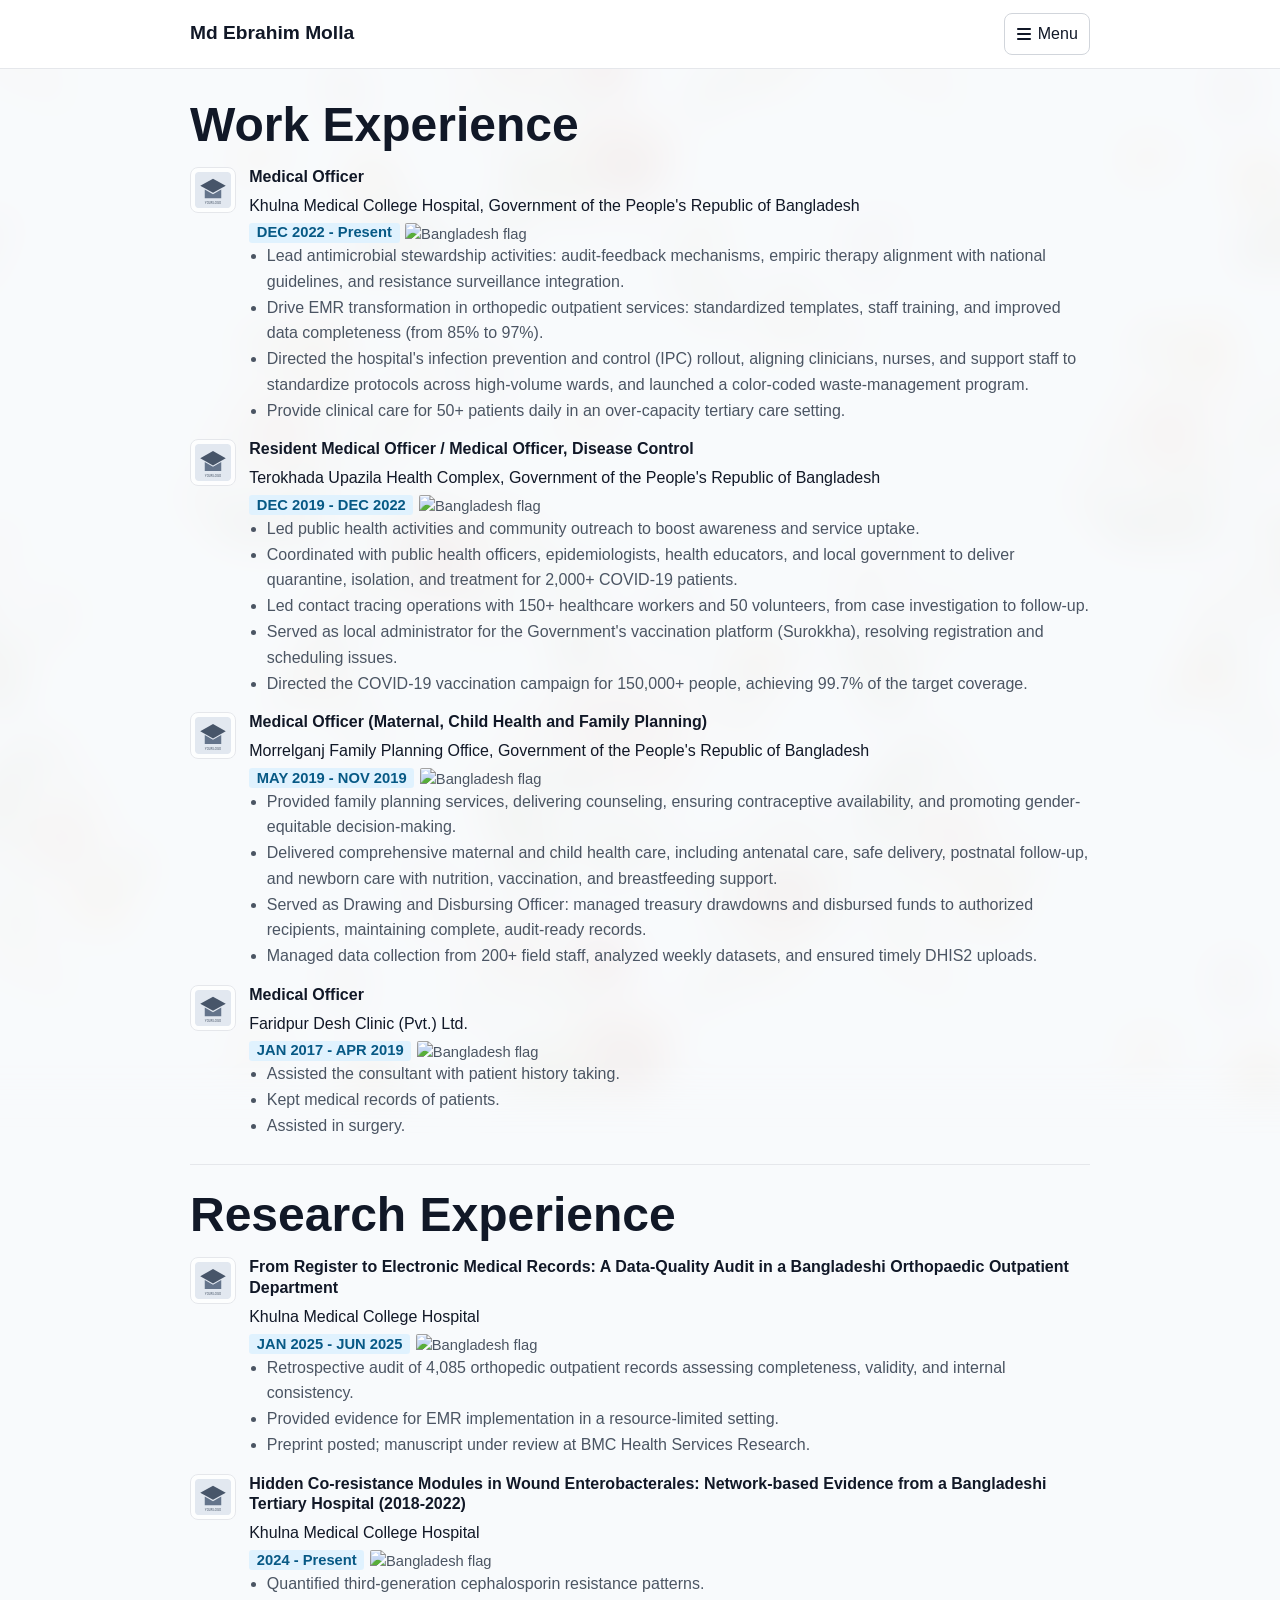
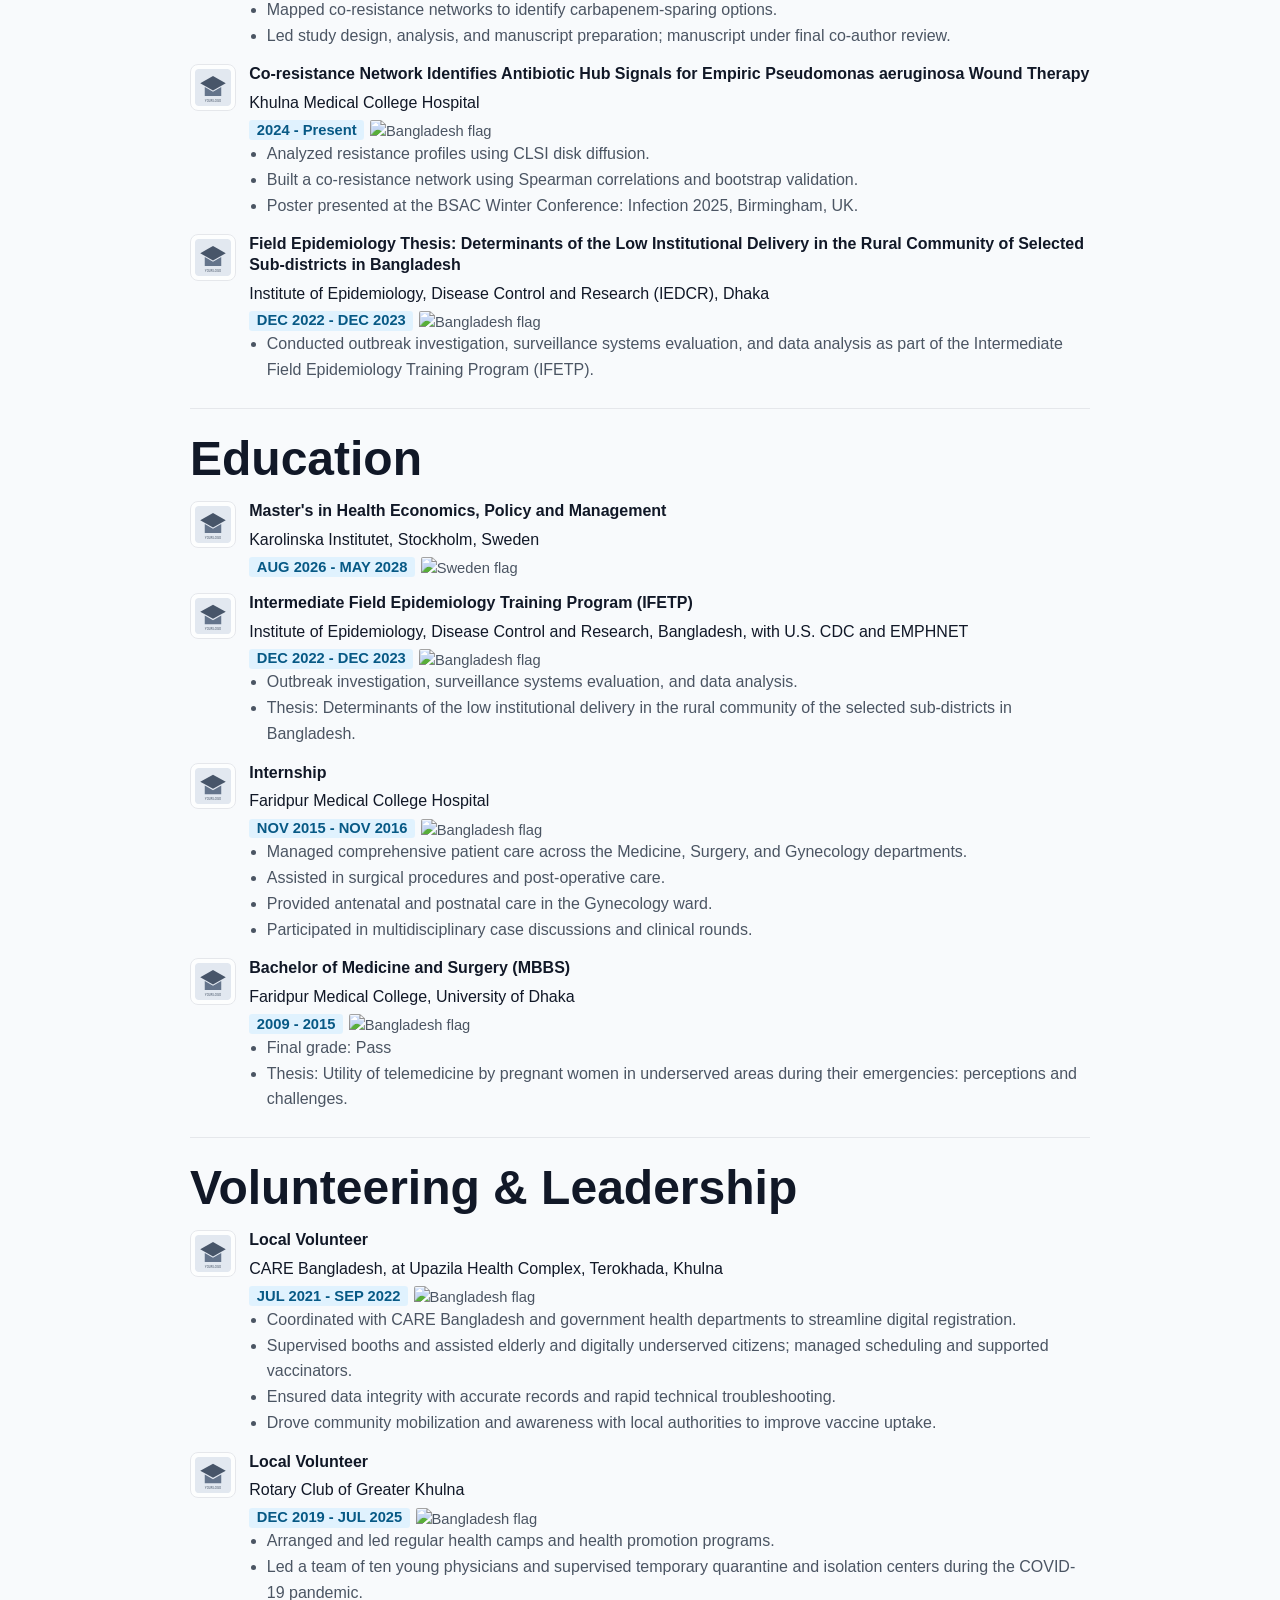
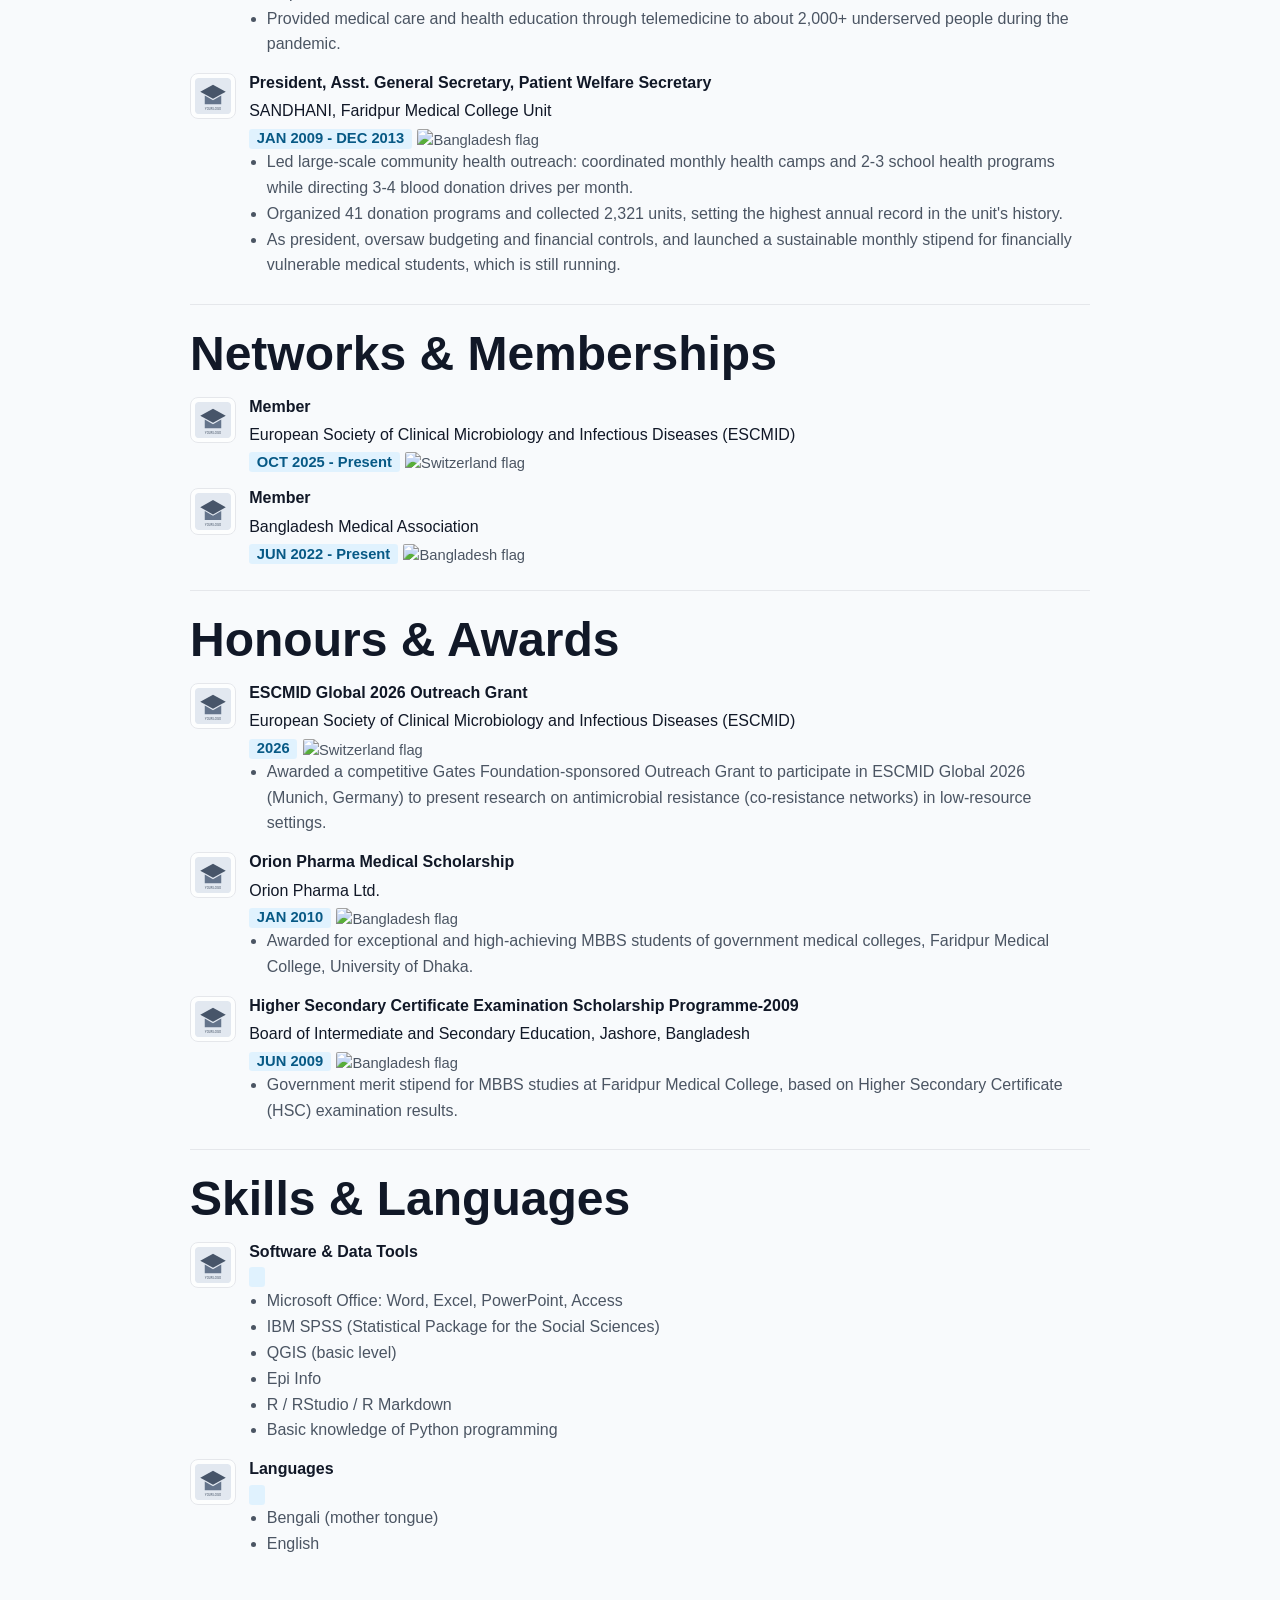
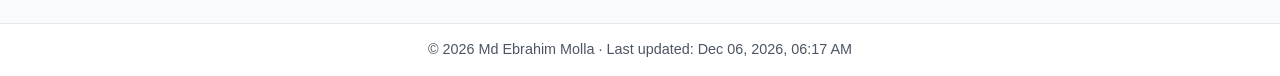
==== pages/cv.html @ 0b7a9c36 "Add files via upload" ====
<!DOCTYPE html>
<html lang="en">
<head>
  <meta charset="UTF-8">
  <meta name="viewport" content="width=device-width, initial-scale=1.0">
  <title>CV</title>
  <meta name="description" content="Curriculum Vitae.">
  <link rel="stylesheet" href="https://cdnjs.cloudflare.com/ajax/libs/font-awesome/6.7.2/css/all.min.css">
  <link rel="stylesheet" href="../site/styles.css">
</head>
<body>
  <nav class="topbar" data-site-nav></nav>

  <main class="container cv-main" id="cvContent" aria-live="polite">
    <p>Loading CV…</p>
  </main>

  <footer class="site-footer" data-site-footer></footer>

  <script src="../site/script.js"></script>
  <script src="../site/cv.js"></script>
</body>
</html>
---- site/styles.css ----
:root{
  --bg:#F8FAFC;
  --panel:#FFFFFF;

  --text:#111827;
  --muted:#4B5563;
  --strong:#111827;

  --accent:#0F766E;
  --accent-2:#115E59;

  --link:#0F766E;
  --link-hover:#134E4A;
  --link-visited:#0B5F59;

  --border:#E5E7EB;

  --topbar-bg:rgba(255,255,255,.95);

  --control-bg:#FFFFFF;
  --control-border:#D1D5DB;
  --control-border-hover:#0F766E;

  --menu-hover:#F1F5F9;

  --menu-shadow:rgba(0,0,0,.08);

  --code-bg:#F3F4F6;
  --code-text:#111827;

  --tag-bg:#D1FAE5;
  --tag-text:#065F46;

  --news-badge-bg:#E0F2FE;
  --news-badge-text:#075985;

  --button-text:#FFFFFF;

  --focus-ring:rgba(15,118,110,.18);

  --background-image-opacity:.08;

  --site-background-image:none;
}

* {
  box-sizing: border-box;
}

body {
  margin: 0;
  min-height: 100vh;
  display: flex;
  flex-direction: column;
  position: relative;
  isolation: isolate;
  overflow-x: hidden;
  font-family: "Segoe UI", Tahoma, Geneva, Verdana, sans-serif;
  background: var(--bg);
  color: var(--text);
  line-height: 1.6;
}

body::before {
  content: "";
  position: fixed;
  inset: -12vmax;
  z-index: -1;
  pointer-events: none;
  background-image: var(--site-background-image);
  background-position: center;
  background-size: cover;
  filter: blur(18px) saturate(1.08);
  opacity: var(--background-image-opacity);
  transform: translate3d(-2%, -2%, 0) scale(1.12);
  will-change: transform;
  animation: backgroundDrift 22s ease-in-out infinite alternate;
}

a {
  color: var(--link);
  text-decoration-color: color-mix(in srgb, var(--link) 42%, transparent);
  text-underline-offset: 0.16em;
}

a:visited {
  color: var(--link-visited);
}

a:hover {
  color: var(--link-hover);
  text-decoration-color: currentColor;
}

@keyframes backgroundDrift {
  0% {
    transform: translate3d(-3%, -2%, 0) scale(1.12);
  }
  35% {
    transform: translate3d(3%, -4%, 0) scale(1.16);
  }
  70% {
    transform: translate3d(-1%, 4%, 0) scale(1.14);
  }
  100% {
    transform: translate3d(4%, 2%, 0) scale(1.16);
  }
}

@media (prefers-reduced-motion: reduce) {
  body::before {
    animation: none;
  }
}

.container {
  width: min(900px, 92%);
  margin: 0 auto;
}

.topbar {
  position: relative;
  z-index: 40;
  overflow: visible;
  background: var(--topbar-bg);
  border-bottom: 1px solid var(--border);
}

.topbar-inner {
  display: flex;
  align-items: center;
  justify-content: space-between;
  gap: 1rem;
  padding: 0.8rem 0;
  overflow: visible;
}

.site-name {
  font-size: 1.2rem;
  font-weight: 800;
  color: var(--text);
  text-decoration: none;
}

.site-name:visited {
  color: var(--text);
}

.topbar-actions {
  display: flex;
  align-items: center;
  gap: 0.6rem;
  overflow: visible;
}

.menu-dropdown {
  position: relative;
  z-index: 45;
  overflow: visible;
}

.menu-button {
  display: inline-flex;
  align-items: center;
  color: var(--text);
  font: inherit;
  cursor: pointer;
}

.menu-button {
  gap: 0.45rem;
  background: var(--control-bg);
  border: 1px solid var(--control-border);
  border-radius: 0.5rem;
  padding: 0.45rem 0.7rem;
}

.menu-button:hover {
  border-color: var(--control-border-hover);
}

.menu-button[aria-expanded="true"] {
  border-color: var(--accent);
  box-shadow: 0 0 0 2px var(--focus-ring);
}

.menu-list {
  list-style: none;
  position: absolute;
  right: 0;
  top: calc(100% + 0.5rem);
  z-index: 60;
  min-width: 11rem;
  margin: 0;
  padding: 0.35rem;
  background: var(--panel);
  border: 1px solid var(--border);
  border-radius: 0.6rem;
  box-shadow: 0 12px 28px var(--menu-shadow);
  pointer-events: auto;
}

.menu-list * {
  pointer-events: auto;
}

.menu-list[hidden] {
  display: none;
}

.menu-list a {
  display: block;
  padding: 0.45rem 0.55rem;
  color: var(--link);
  text-decoration: none;
  border-radius: 0.45rem;
}

.menu-list a:hover {
  color: var(--link-hover);
  background: var(--menu-hover);
}

.hero {
  padding: 4rem 0 3rem;
}

.hero-layout {
  display: grid;
  grid-template-columns: 1fr auto;
  align-items: center;
  gap: 2rem;
}

.hero-copy {
  min-width: 0;
}

.tag {
  display: inline-block;
  margin: 0 0 0.75rem;
  background: var(--tag-bg);
  color: var(--tag-text);
  font-weight: 600;
  font-size: 0.85rem;
  letter-spacing: 0.02em;
  padding: 0.2rem 0.6rem;
  border-radius: 999px;
}

h1 {
  margin: 0;
  font-size: clamp(2rem, 5vw, 3rem);
  line-height: 1.15;
}

.subtitle {
  margin-top: 1rem;
  color: var(--muted);
  max-width: 65ch;
}
.hero {
  padding: 4rem 0 3rem;
}

.hero-layout {
  display: grid;
  grid-template-columns: 1fr auto;
  align-items: center;
  gap: 2rem;
}

.hero-copy {
  min-width: 0;
}

.tag {
  display: inline-block;
  margin: 0 0 0.75rem;
  background: var(--tag-bg);
  color: var(--tag-text);
  font-weight: 600;
  font-size: 0.85rem;
  letter-spacing: 0.02em;
  padding: 0.2rem 0.6rem;
  border-radius: 999px;
}

h1 {
  margin: 0;
  font-size: clamp(2rem, 5vw, 3rem);
  line-height: 1.15;
}

.subtitle {
  margin-top: 1rem;
  color: var(--muted);
  max-width: 65ch;
}

/* ===== Add everything below this line ===== */

.hero-subtitle {
  margin: 0.75rem 0 1rem;
  font-size: 1.2rem;
  font-weight: 500;
  color: var(--accent);
  line-height: 1.5;
}

.hero-tags {
  display: flex;
  flex-wrap: wrap;
  gap: 0.75rem;
  margin-bottom: 1.5rem;
}

.hero-tag {
  display: inline-flex;
  align-items: center;
  padding: 0.45rem 0.9rem;
  border-radius: 999px;
  background: var(--tag-bg);
  color: var(--tag-text);
  font-size: 0.9rem;
  font-weight: 600;
}

.about-contact {
  margin-top: 0.9rem;
}

.about-contact-title {
  margin: 0 0 0.25rem;
  font-weight: 600;
}

.about-contact p {
  margin: 0;
  color: var(--muted);
}

.news-section {
  margin-top: 1.4rem;
}

.news-section h2 {
  margin: 0 0 0.75rem;
  font-size: 1.15rem;
}

.news-scroll {
  max-height: 14.5rem;
  overflow-y: auto;
  padding-right: 0.35rem;
  scrollbar-width: thin;
  scrollbar-color: var(--control-border) transparent;
}

.news-scroll::-webkit-scrollbar {
  width: 7px;
}

.news-scroll::-webkit-scrollbar-thumb {
  background: var(--control-border);
  border-radius: 999px;
}

.news-scroll::-webkit-scrollbar-track {
  background: transparent;
}

.news-item + .news-item {
  margin-top: 0.95rem;
}

.news-date {
  display: inline-block;
  padding: 0.05rem 0.35rem;
  border-radius: 0.2rem;
  background: var(--news-badge-bg);
  color: var(--news-badge-text);
  font-weight: 600;
}

.news-item p {
  margin: 0;
  line-height: 1.45;
  display: grid;
  grid-template-columns: auto 1fr;
  column-gap: 0.35rem;
  align-items: start;
}

.news-text {
  display: block;
  min-width: 0;
}

.news-item p:not(.news-date) {
  color: var(--muted);
}

.news-more {
  margin: 0.75rem 0 0;
}

.news-main {
  padding-top: 1.6rem;
  padding-bottom: 4rem;
}

.news-page .news-section {
  margin-top: 0;
  background: transparent;
  border: 0;
  border-radius: 0;
  padding: 0;
}

.news-page-heading {
  display: flex;
  align-items: baseline;
  justify-content: space-between;
  gap: 0.8rem;
  margin-bottom: 0.85rem;
}

.news-page-heading h1 {
  margin: 0;
  color: var(--strong);
}

.news-count {
  margin: 0;
  color: var(--muted);
  font-size: 0.95rem;
}

.news-page .news-scroll {
  max-height: none;
  overflow: visible;
  padding-right: 0;
  padding-left: 1rem;
  position: relative;
}

.news-page .news-scroll::before {
  content: "";
  position: absolute;
  left: 0.28rem;
  top: 0.15rem;
  bottom: 0.15rem;
  width: 1px;
  background: var(--control-border-hover);
}

.news-page .news-item {
  position: relative;
}

.news-page .news-item::before {
  content: "";
  position: absolute;
  left: -0.84rem;
  top: 0.55rem;
  width: 0.5rem;
  height: 0.5rem;
  border-radius: 999px;
  background: var(--accent);
  box-shadow: 0 0 0 2px var(--bg);
}

.news-page .news-item-image,
.news-page .news-item-gif {
  display: block;
  width: min(100%, 30rem);
  height: auto;
  margin-top: 0.55rem;
  border-radius: 0.5rem;
  border: 1px solid var(--border);
}

.news-empty {
  color: var(--muted);
}

.social-links {
  display: flex;
  align-items: center;
  justify-content: center;
  gap: 1rem;
  flex-wrap: wrap;
  margin-top: 1.2rem;
}

.social-link {
  display: inline-flex;
  align-items: center;
  justify-content: center;
  font-size: 1.5rem;
  color: var(--text);
  text-decoration: none;
}

.social-link:visited {
  color: var(--text);
}

.social-link:hover {
  color: var(--text);
}

.social-link-logo {
  line-height: 0;
}

.institution-logo {
  display: block;
  width: 1.75rem;
  height: 1.75rem;
  object-fit: contain;
}

.profile-pic {
  display: block;
  width: clamp(165px, 24vw, 240px);
  aspect-ratio: 1 / 1;
  object-fit: cover;
  border-radius: 50%;
  border: 3px solid var(--panel);
  box-shadow: 0 10px 24px var(--menu-shadow);
  margin: 0;
}

.button {
  display: inline-block;
  margin-top: 1.25rem;
  padding: 0.6rem 1rem;
  border-radius: 0.5rem;
  text-decoration: none;
  background: var(--accent);
  color: var(--button-text);
  font-weight: 600;
}

.button:hover {
  background: var(--accent-2);
}

main {
  padding-bottom: 4rem;
}

section {
  background: var(--panel);
  border: 1px solid var(--border);
  border-radius: 0.85rem;
  padding: 1.2rem 1.3rem;
  margin-bottom: 1rem;
}

.cv-main {
  padding-top: 1.6rem;
  padding-bottom: 4rem;
}

.cv-section {
  background: transparent;
  border: 0;
  border-radius: 0;
  margin: 0;
  padding: 0.15rem 0;
}

.cv-section + .cv-section {
  margin-top: 1.45rem;
  padding-top: 1.35rem;
  border-top: 1px solid var(--border);
}

.cv-section h2 {
  margin: 0 0 0.95rem;
  font-size: clamp(2rem, 5vw, 3rem);
  line-height: 1.15;
  color: var(--strong);
}

.cv-section p {
  margin: 0;
}

.cv-section p + p {
  margin-top: 0.3rem;
}

.cv-li-entry {
  display: grid;
  grid-template-columns: 2.9rem 1fr;
  gap: 0.8rem;
  align-items: start;
  margin-top: 0;
}

.cv-li-entry-no-logo {
  grid-template-columns: 2.9rem 1fr;
}

.cv-li-entry-no-logo::before {
  content: "";
  display: block;
  width: 2.9rem;
  height: 2.9rem;
  border-radius: 0.5rem;
  background: color-mix(in srgb, var(--panel) 75%, transparent);
  border: 1px dashed var(--control-border);
}

.cv-li-entry + .cv-li-entry {
  margin-top: 1rem;
}

.cv-li-logo {
  display: block;
  width: 2.9rem;
  height: 2.9rem;
  object-fit: contain;
  border-radius: 0.5rem;
  background: color-mix(in srgb, var(--panel) 75%, transparent);
  border: 1px solid var(--border);
  padding: 0.25rem;
}

.cv-li-content p {
  margin: 0;
}

.cv-li-title {
  font-weight: 700;
  color: var(--strong);
  line-height: 1.3;
}

.cv-li-org {
  color: var(--text);
}

.cv-award-body {
  font-style: italic;
}

.cv-li-meta {
  color: var(--muted);
  font-size: 0.92rem;
  --cv-date-height: 1.35em;
  display: flex;
  align-items: center;
  gap: 0.35rem;
  flex-wrap: wrap;
}

.cv-date-badge {
  display: inline-flex;
  align-items: center;
  min-height: var(--cv-date-height);
  padding: 0 0.48rem;
  border-radius: 0.2rem;
  background: var(--news-badge-bg);
  color: var(--news-badge-text);
  font-weight: 600;
  line-height: 1.15;
}

.cv-flag {
  display: inline-block;
  width: auto;
  height: var(--cv-date-height);
  margin-left: 0;
  vertical-align: middle;
  transform: none;
  border-radius: 0.12rem;
}

.cv-li-bullets {
  margin: 0.04rem 0 0;
  padding-left: 1.1rem;
}

.cv-li-bullets li {
  color: var(--muted);
}

.cv-li-bullets li + li {
  margin-top: 0.02rem;
}

.cv-list {
  margin: 0;
  padding-left: 1.2rem;
}

.cv-list li + li {
  margin-top: 0.35rem;
}

.project-list {
  display: grid;
  gap: 1rem;
}

.project-item-link {
  text-decoration: none;
  color: inherit;
}

.project-item {
  display: grid;
  grid-template-columns: 220px 1fr;
  gap: 1rem;
  align-items: start;
  padding: 0.9rem;
  border: 1px solid var(--border);
  border-radius: 0.85rem;
  background: var(--panel);
  transition: background-color 140ms ease, border-color 140ms ease;
}

.project-item-link:hover .project-item {
  background: var(--menu-hover);
  border-color: var(--control-border-hover);
}

.project-item img {
  width: 100%;
  height: auto;
  border-radius: 0.6rem;
  border: 1px solid var(--border);
}

.project-item h2 {
  margin: 0 0 0.35rem;
}

.project-item p {
  margin: 0 0 0.5rem;
  color: var(--muted);
}

.project-detail-image {
  width: 100%;
  height: auto;
  border-radius: 0.7rem;
  border: 1px solid var(--border);
}

.project-banner-image {
  height: clamp(120px, 19vw, 185px);
  object-fit: cover;
  object-position: center;
}

.project-gallery {
  display: grid;
  gap: 0.85rem;
  grid-template-columns: repeat(auto-fit, minmax(220px, 1fr));
  margin-top: 0.8rem;
}

.project-gallery img {
  width: 100%;
  height: auto;
  border-radius: 0.65rem;
  border: 1px solid var(--border);
}

.project-note {
  color: var(--muted);
  font-style: italic;
}

.publications-page .pub-main {
  padding-top: 2.4rem;
  padding-bottom: 4rem;
}

.pub-section {
  background: transparent;
  border: 0;
  border-radius: 0;
  margin: 0;
  padding: 0;
}

.pub-heading h1 {
  margin: 0;
  font-size: clamp(2.2rem, 5vw, 3.2rem);
  line-height: 1.15;
  color: var(--strong);
}

.pub-heading hr {
  margin: 0.8rem 0 1.2rem;
  border: 0;
  border-top: 1px solid var(--border);
}

.pub-key-carousel {
  display: flex;
  align-items: center;
  gap: 0.6rem;
  margin-bottom: 1.2rem;
}

.pub-arrow {
  width: 2.1rem;
  height: 2.1rem;
  border: 0;
  border-radius: 999px;
  background: transparent;
  color: var(--link);
  cursor: pointer;
}

.pub-arrow:hover {
  color: var(--link-hover);
}

.pub-key-track-wrap {
  flex: 1;
  overflow-x: auto;
  scrollbar-width: none;
}

.pub-key-track-wrap::-webkit-scrollbar {
  display: none;
}

.pub-key-track {
  display: flex;
  gap: 0.95rem;
  padding: 0.1rem;
}

.pub-key-item {
  flex: 0 0 clamp(170px, 21vw, 240px);
  border-radius: 0.55rem;
  overflow: hidden;
  border: 1px solid var(--border);
  text-decoration: none;
  transition: transform 150ms ease, border-color 150ms ease;
}

.pub-key-item:hover {
  transform: translateY(-2px);
  border-color: var(--control-border-hover);
}

.pub-key-item img {
  display: block;
  width: 100%;
  height: auto;
  aspect-ratio: 3 / 4;
  object-fit: cover;
}

.pub-tags {
  display: flex;
  gap: 0.3rem;
  flex-wrap: wrap;
  border-top: 1px solid var(--border);
  border-bottom: 1px solid var(--border);
  padding: 0.4rem 0;
  margin-bottom: 1rem;
}

.pub-tag-btn {
  border: 0;
  background: transparent;
  color: var(--muted);
  font: inherit;
  padding: 0.32rem 0.55rem;
  border-radius: 0.3rem;
  cursor: pointer;
}

.pub-tag-btn:hover {
  background: var(--menu-hover);
  color: var(--text);
}

.pub-tag-btn.is-active {
  color: var(--strong);
  font-weight: 600;
  background: var(--menu-hover);
}

.pub-filter-row {
  display: flex;
  justify-content: space-between;
  align-items: center;
  gap: 0.75rem;
  margin-bottom: 1rem;
}

.pub-search {
  display: flex;
  align-items: center;
  flex: 1;
  max-width: 23rem;
  border: 1px solid var(--border);
  border-radius: 0.45rem;
  overflow: hidden;
  background: var(--panel);
}

.pub-search-input {
  flex: 1;
  border: 0;
  background: transparent;
  color: var(--text);
  font: inherit;
  padding: 0.5rem 0.65rem;
  min-width: 0;
}

.pub-search-input:focus {
  outline: none;
}

.pub-search-btn {
  border: 0;
  background: transparent;
  color: var(--muted);
  padding: 0.45rem 0.6rem;
  cursor: pointer;
}

.pub-search-btn:hover {
  color: var(--text);
}

.pub-reset-btn {
  border: 1px solid var(--border);
  border-radius: 0.45rem;
  padding: 0.45rem 0.8rem;
  font: inherit;
  color: var(--text);
  background: transparent;
  cursor: pointer;
}

.pub-reset-btn:hover {
  background: var(--menu-hover);
}

.pub-list {
  list-style: none;
  margin: 0;
  padding: 0;
  display: flex;
  flex-direction: column;
  gap: 1rem;
}

.pub-item {
  display: grid;
  grid-template-columns: 140px 1fr;
  gap: 0.95rem;
  border: 1px solid var(--border);
  border-radius: 0.75rem;
  padding: 0.8rem;
  background: var(--panel);
}

.pub-cover-link {
  display: block;
  border-radius: 0.55rem;
  overflow: hidden;
  border: 1px solid var(--border);
}

.pub-cover {
  display: block;
  width: 100%;
  height: auto;
  aspect-ratio: 3 / 4;
  object-fit: cover;
}

.pub-item-body {
  min-width: 0;
}

.pub-item-title {
  display: inline-block;
  color: var(--link);
  font-weight: 700;
  text-decoration: none;
  line-height: 1.35;
}

.pub-item-title:hover {
  color: var(--link-hover);
}

.pub-item-authors {
  margin: 0.32rem 0 0;
  color: var(--muted);
}

.pub-item-publisher {
  margin: 0.35rem 0 0;
  color: var(--text);
  font-style: italic;
}

.pub-citation-count {
  display: inline-flex;
  align-items: center;
  gap: 0.32rem;
  width: fit-content;
  margin-top: 0.42rem;
  color: var(--text);
  font-size: 0.9rem;
  line-height: 1.2;
}

.pub-item-links {
  display: flex;
  gap: 0.45rem;
  flex-wrap: wrap;
  margin-top: 0.55rem;
}

.pub-link-btn {
  text-decoration: none;
  border: 1px solid var(--border);
  border-radius: 0.45rem;
  padding: 0.24rem 0.55rem;
  color: var(--link);
  background: transparent;
  font-size: 0.9rem;
}

.pub-link-btn:hover {
  background: var(--menu-hover);
  color: var(--link-hover);
  border-color: var(--control-border-hover);
}

.pub-empty {
  padding: 0.8rem 0;
  color: var(--muted);
}

h2 {
  margin-top: 0;
}

pre {
  margin: 0.75rem 0 0;
  padding: 0.8rem;
  background: var(--code-bg);
  color: var(--code-text);
  border-radius: 0.5rem;
  overflow-x: auto;
}

code {
  font-family: "SFMono-Regular", Menlo, Monaco, Consolas, "Liberation Mono", "Courier New", monospace;
}

.site-footer {
  margin-top: auto;
  border-top: 1px solid var(--border);
  padding: 0.9rem 0;
  color: var(--muted);
  background: var(--topbar-bg);
}

.site-footer p {
  margin: 0;
  text-align: center;
  font-size: 0.9rem;
}

@media (max-width: 720px) {
  .topbar-inner {
    padding: 0.65rem 0;
  }

  .site-name {
    font-size: 1rem;
  }

  .topbar-actions {
    gap: 0.45rem;
  }

  .menu-button {
    padding: 0.4rem 0.6rem;
  }

  .menu-list {
    min-width: 9.5rem;
    max-width: min(88vw, 14rem);
  }

  .hero {
    padding: 2.4rem 0 2rem;
  }

  .hero-layout {
    grid-template-columns: 1fr;
    gap: 1.25rem;
  }

  .profile-pic {
    justify-self: center;
    width: clamp(150px, 46vw, 220px);
  }

  .news-section {
    margin-top: 1.1rem;
  }

  .news-scroll {
    max-height: 12.25rem;
    padding-right: 0.2rem;
  }

  .news-page-heading {
    align-items: flex-start;
    flex-direction: column;
    gap: 0.2rem;
  }

  .social-links {
    gap: 0.85rem;
  }

  .site-footer p {
    font-size: 0.82rem;
    line-height: 1.45;
  }

  .project-item {
    grid-template-columns: 1fr;
  }

  .publications-page .pub-main {
    padding-top: 1.5rem;
  }

  .pub-key-carousel {
    gap: 0.35rem;
    margin-bottom: 1rem;
  }

  .pub-arrow {
    width: 1.85rem;
    height: 1.85rem;
  }

  .pub-key-item {
    flex-basis: clamp(160px, 36vw, 220px);
  }

  .pub-filter-row {
    flex-direction: column;
    align-items: stretch;
  }

  .pub-search {
    max-width: none;
  }

  .pub-item {
    grid-template-columns: 110px 1fr;
    gap: 0.75rem;
  }

  .cv-main {
    padding-top: 1.15rem;
  }

  .cv-section + .cv-section {
    margin-top: 1.2rem;
    padding-top: 1.1rem;
  }

  .cv-li-entry {
    grid-template-columns: 2.5rem 1fr;
    gap: 0.6rem;
    margin-top: 0;
  }

  .cv-li-entry-no-logo::before {
    width: 2.5rem;
    height: 2.5rem;
  }

  .cv-li-logo {
    width: 2.5rem;
    height: 2.5rem;
  }
}

@media (max-width: 420px) {
  .container {
    width: min(900px, 94%);
  }

  .pub-item {
    grid-template-columns: 1fr;
  }

  .pub-cover-link {
    max-width: 180px;
  }

  .menu-button {
    padding: 0.4rem;
  }

  .menu-button span {
    display: none;
  }
}
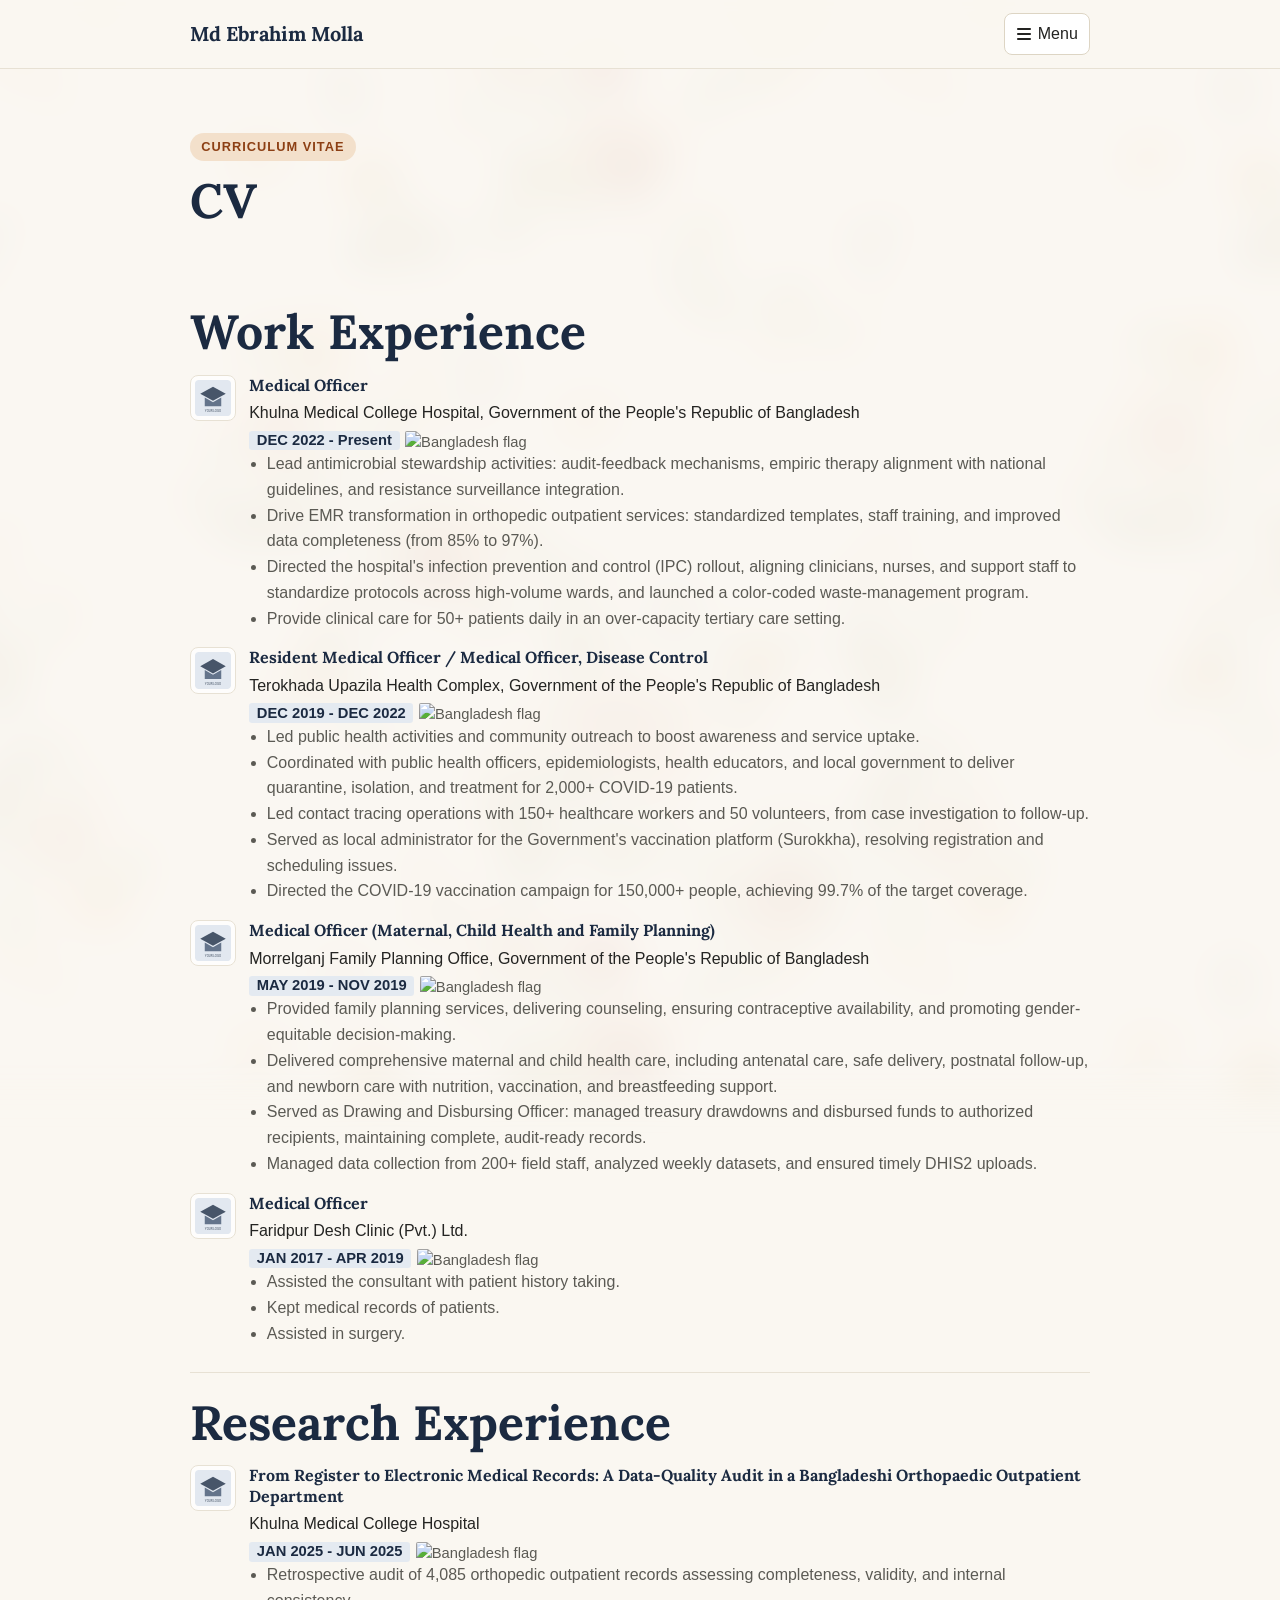
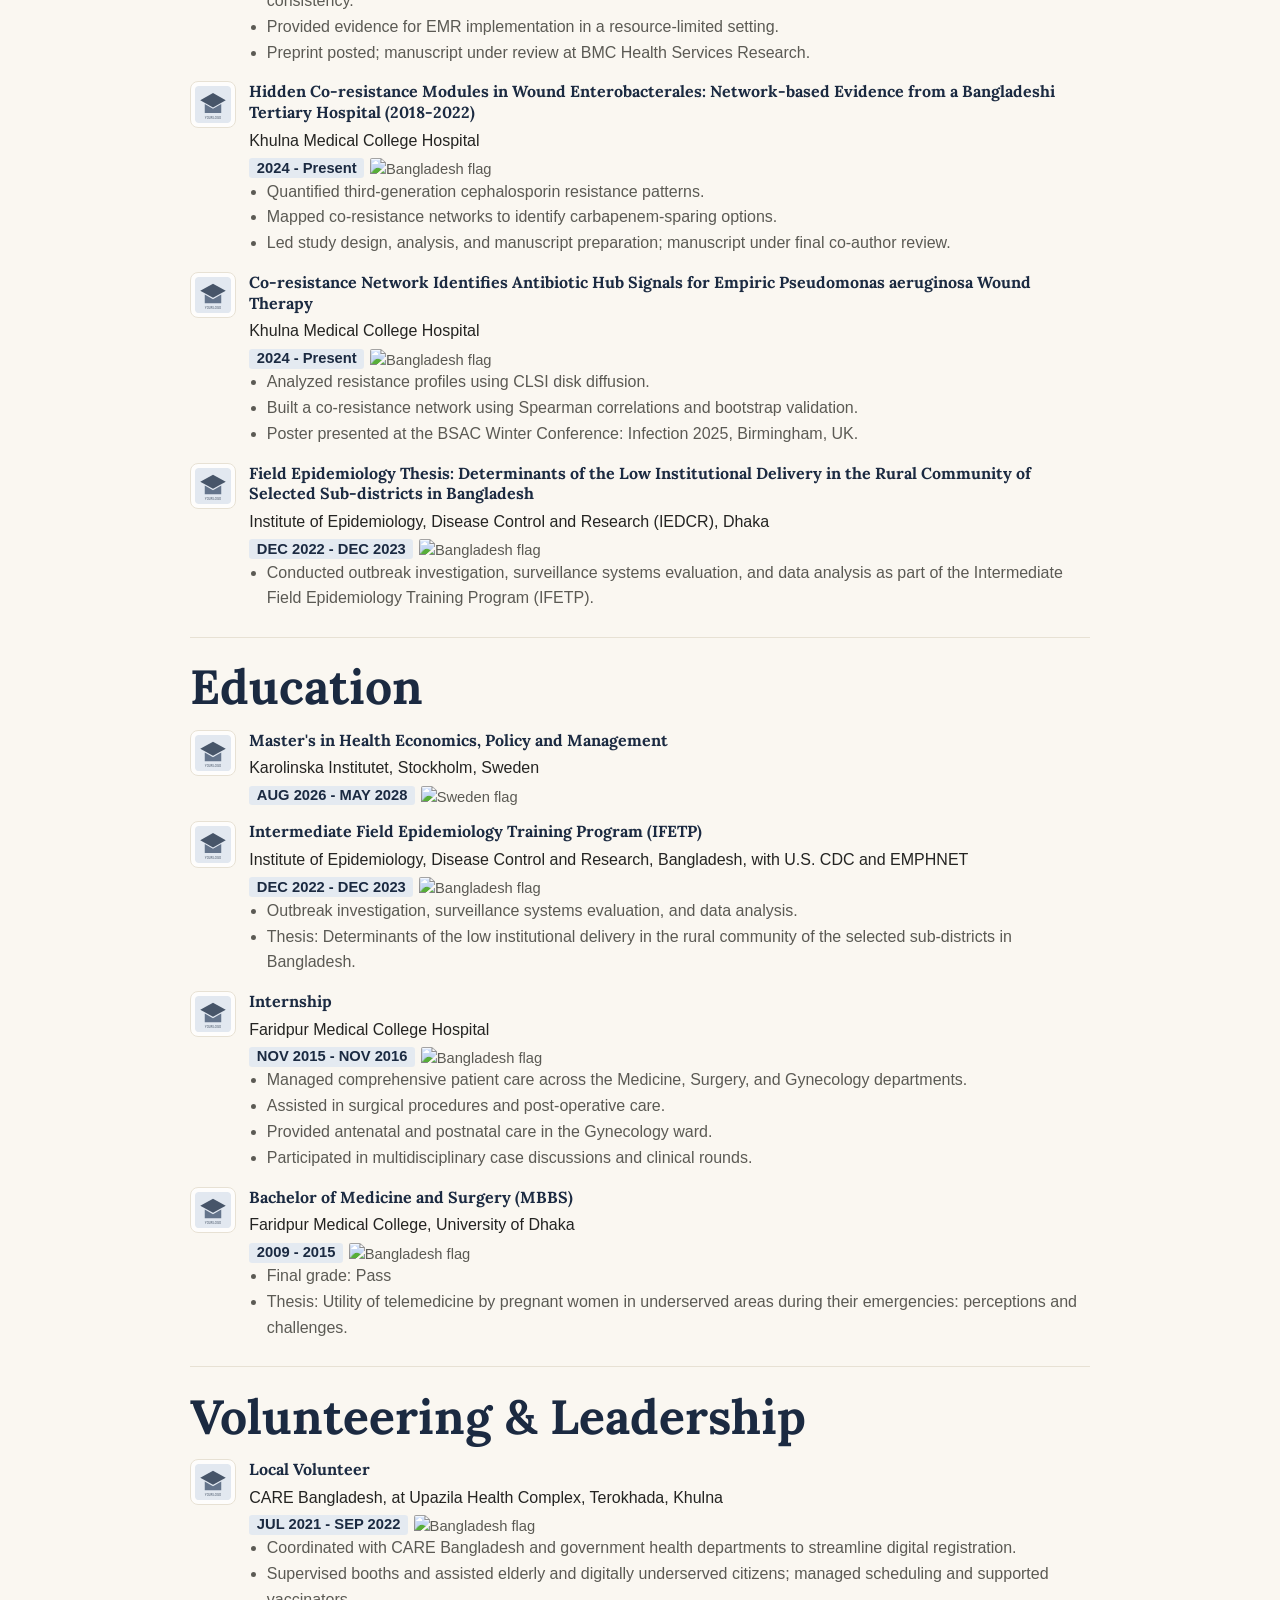
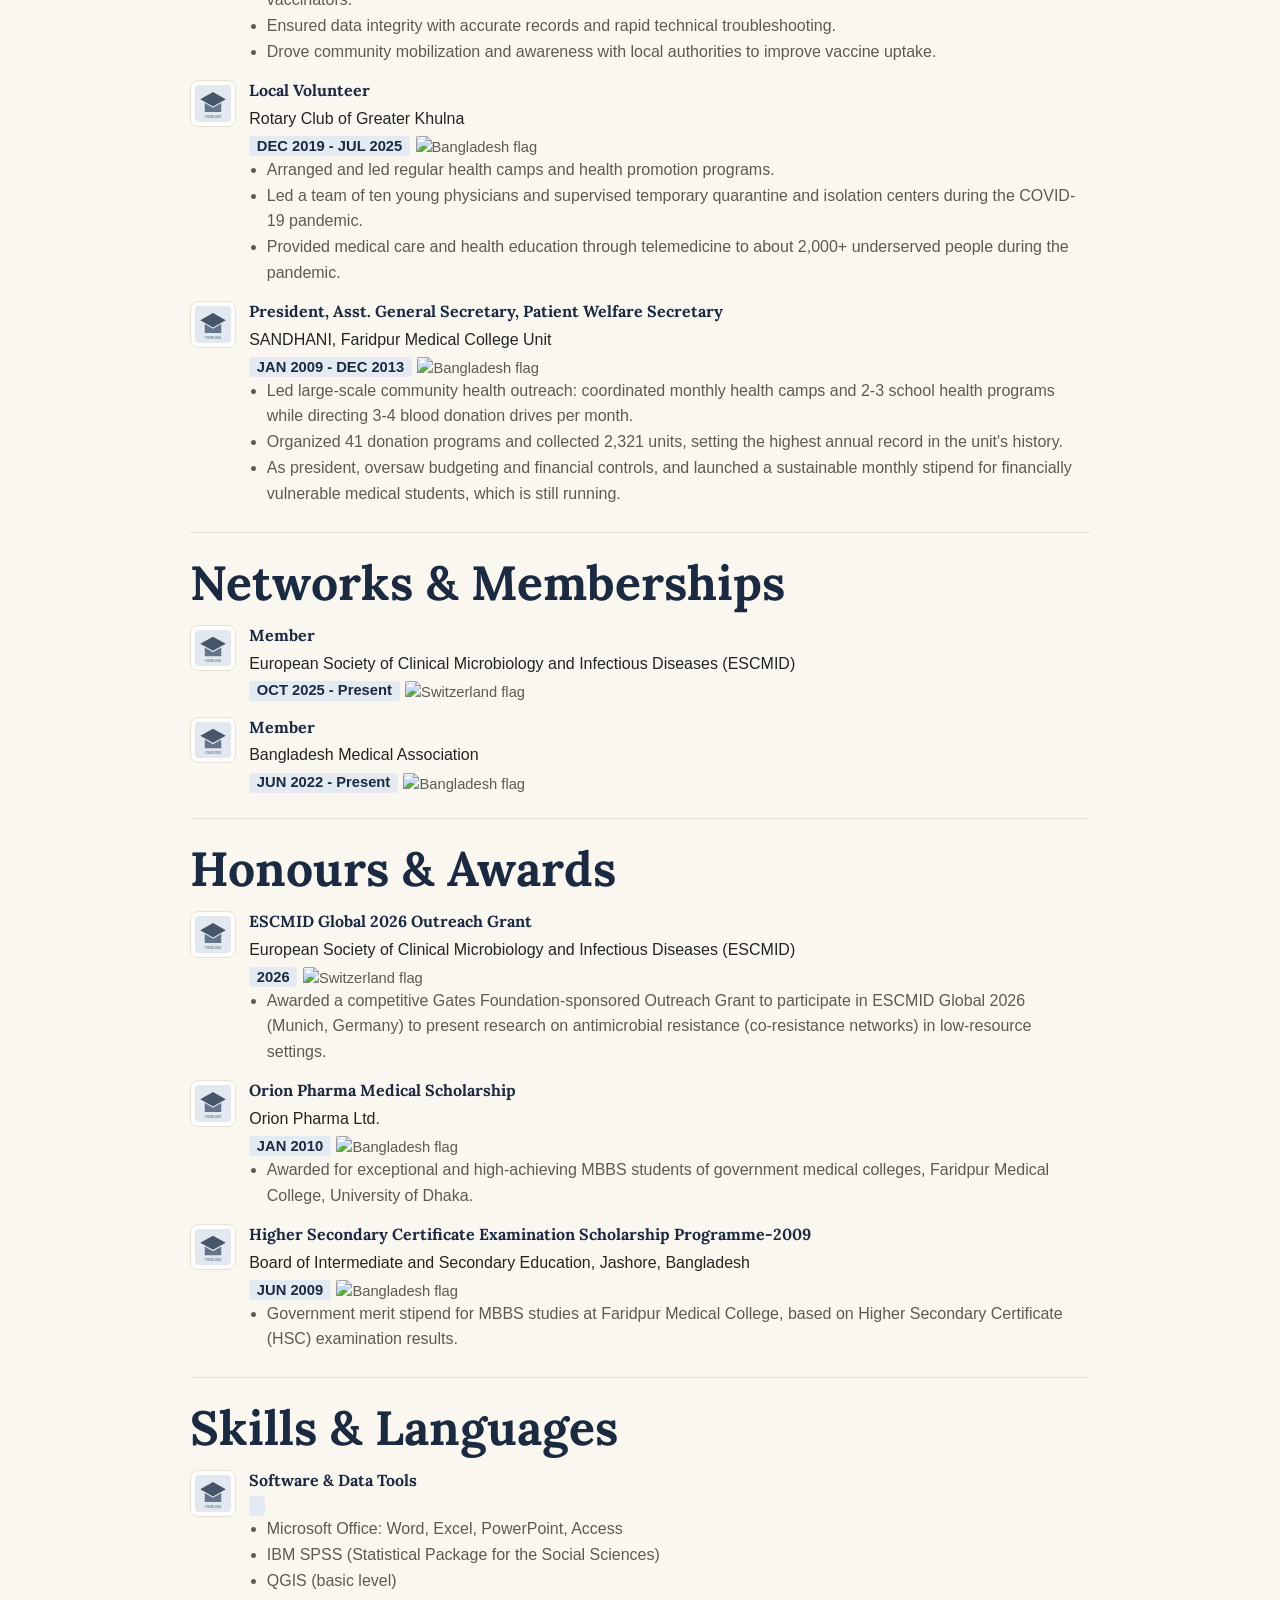
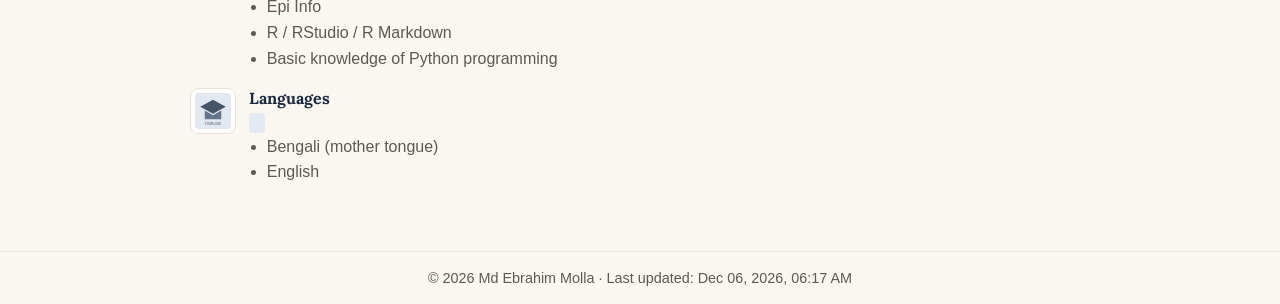
==== commit 00002d18: "Add page header with eyebrow label to CV page" ====
--- a/pages/cv.html
+++ b/pages/cv.html
@@ -1,23 +1,30 @@
 <!DOCTYPE html>
 <html lang="en">
 <head>
-  <meta charset="UTF-8">
-  <meta name="viewport" content="width=device-width, initial-scale=1.0">
-  <title>CV</title>
-  <meta name="description" content="Curriculum Vitae.">
-  <link rel="stylesheet" href="https://cdnjs.cloudflare.com/ajax/libs/font-awesome/6.7.2/css/all.min.css">
-  <link rel="stylesheet" href="../site/styles.css">
+<meta charset="UTF-8">
+<meta name="viewport" content="width=device-width, initial-scale=1.0">
+<title>CV</title>
+<meta name="description" content="Curriculum Vitae.">
+<link rel="stylesheet" href="https://cdnjs.cloudflare.com/ajax/libs/font-awesome/6.7.2/css/all.min.css">
+<link rel="stylesheet" href="../site/styles.css">
 </head>
 <body>
-  <nav class="topbar" data-site-nav></nav>
+<nav class="topbar" data-site-nav></nav>
 
-  <main class="container cv-main" id="cvContent" aria-live="polite">
-    <p>Loading CV…</p>
-  </main>
+<header class="hero">
+<div class="container">
+<p class="tag">Curriculum Vitae</p>
+<h1>CV</h1>
+</div>
+</header>
 
-  <footer class="site-footer" data-site-footer></footer>
+<main class="container cv-main" id="cvContent" aria-live="polite">
+<p>Loading CV…</p>
+</main>
 
-  <script src="../site/script.js"></script>
-  <script src="../site/cv.js"></script>
+<footer class="site-footer" data-site-footer></footer>
+
+<script src="../site/script.js"></script>
+<script src="../site/cv.js"></script>
 </body>
 </html>
--- a/site/styles.css
+++ b/site/styles.css
@@ -1,1229 +1,1264 @@
+@import url('https://fonts.googleapis.com/css2?family=Lora:wght@500;600;700&display=swap');
+
 :root{
-  --bg:#F8FAFC;
-  --panel:#FFFFFF;
-
-  --text:#111827;
-  --muted:#4B5563;
-  --strong:#111827;
-
-  --accent:#0F766E;
-  --accent-2:#115E59;
-
-  --link:#0F766E;
-  --link-hover:#134E4A;
-  --link-visited:#0B5F59;
-
-  --border:#E5E7EB;
-
-  --topbar-bg:rgba(255,255,255,.95);
-
-  --control-bg:#FFFFFF;
-  --control-border:#D1D5DB;
-  --control-border-hover:#0F766E;
-
-  --menu-hover:#F1F5F9;
-
-  --menu-shadow:rgba(0,0,0,.08);
-
-  --code-bg:#F3F4F6;
-  --code-text:#111827;
-
-  --tag-bg:#D1FAE5;
-  --tag-text:#065F46;
-
-  --news-badge-bg:#E0F2FE;
-  --news-badge-text:#075985;
-
-  --button-text:#FFFFFF;
-
-  --focus-ring:rgba(15,118,110,.18);
-
-  --background-image-opacity:.08;
-
-  --site-background-image:none;
+--bg:#FAF7F1;
+--panel:#FFFFFF;
+
+--text:#242422;
+--muted:#5B5A54;
+--strong:#1B2A41;
+
+--accent:#B5541D;
+--accent-2:#8C3F14;
+
+--link:#B5541D;
+--link-hover:#8C3F14;
+--link-visited:#6E4A2E;
+
+--border:#E7E1D4;
+
+--topbar-bg:rgba(250,247,241,.95);
+
+--control-bg:#FFFFFF;
+--control-border:#DDD5C4;
+--control-border-hover:#B5541D;
+
+--menu-hover:#F4EFE4;
+
+--menu-shadow:rgba(27,42,65,.10);
+
+--code-bg:#F1ECE1;
+--code-text:#1B2A41;
+
+--tag-bg:#F3E0CB;
+--tag-text:#8C3F14;
+
+--news-badge-bg:#E4EAF1;
+--news-badge-text:#1B2A41;
+
+--button-text:#FFFFFF;
+
+--focus-ring:rgba(181,84,29,.18);
+
+--background-image-opacity:.08;
+
+--site-background-image:none;
+
+--heading-font:"Lora", "Georgia", serif;
 }
 
 * {
-  box-sizing: border-box;
+box-sizing: border-box;
 }
 
 body {
-  margin: 0;
-  min-height: 100vh;
-  display: flex;
-  flex-direction: column;
-  position: relative;
-  isolation: isolate;
-  overflow-x: hidden;
-  font-family: "Segoe UI", Tahoma, Geneva, Verdana, sans-serif;
-  background: var(--bg);
-  color: var(--text);
-  line-height: 1.6;
+margin: 0;
+min-height: 100vh;
+display: flex;
+flex-direction: column;
+position: relative;
+isolation: isolate;
+overflow-x: hidden;
+font-family: "Inter", "Segoe UI", Tahoma, Geneva, Verdana, sans-serif;
+background: var(--bg);
+color: var(--text);
+line-height: 1.6;
 }
 
 body::before {
-  content: "";
-  position: fixed;
-  inset: -12vmax;
-  z-index: -1;
-  pointer-events: none;
-  background-image: var(--site-background-image);
-  background-position: center;
-  background-size: cover;
-  filter: blur(18px) saturate(1.08);
-  opacity: var(--background-image-opacity);
-  transform: translate3d(-2%, -2%, 0) scale(1.12);
-  will-change: transform;
-  animation: backgroundDrift 22s ease-in-out infinite alternate;
+content: "";
+position: fixed;
+inset: -12vmax;
+z-index: -1;
+pointer-events: none;
+background-image: var(--site-background-image);
+background-position: center;
+background-size: cover;
+filter: blur(18px) saturate(1.08);
+opacity: var(--background-image-opacity);
+transform: translate3d(-2%, -2%, 0) scale(1.12);
+will-change: transform;
+animation: backgroundDrift 22s ease-in-out infinite alternate;
 }
 
 a {
-  color: var(--link);
-  text-decoration-color: color-mix(in srgb, var(--link) 42%, transparent);
-  text-underline-offset: 0.16em;
+color: var(--link);
+text-decoration-color: color-mix(in srgb, var(--link) 42%, transparent);
+text-underline-offset: 0.16em;
 }
 
 a:visited {
-  color: var(--link-visited);
+color: var(--link-visited);
 }
 
 a:hover {
-  color: var(--link-hover);
-  text-decoration-color: currentColor;
+color: var(--link-hover);
+text-decoration-color: currentColor;
 }
 
 @keyframes backgroundDrift {
-  0% {
-    transform: translate3d(-3%, -2%, 0) scale(1.12);
-  }
-  35% {
-    transform: translate3d(3%, -4%, 0) scale(1.16);
-  }
-  70% {
-    transform: translate3d(-1%, 4%, 0) scale(1.14);
-  }
-  100% {
-    transform: translate3d(4%, 2%, 0) scale(1.16);
-  }
+0% {
+transform: translate3d(-3%, -2%, 0) scale(1.12);
+}
+35% {
+transform: translate3d(3%, -4%, 0) scale(1.16);
+}
+70% {
+transform: translate3d(-1%, 4%, 0) scale(1.14);
+}
+100% {
+transform: translate3d(4%, 2%, 0) scale(1.16);
+}
 }
 
 @media (prefers-reduced-motion: reduce) {
-  body::before {
-    animation: none;
-  }
+body::before {
+animation: none;
+}
 }
 
 .container {
-  width: min(900px, 92%);
-  margin: 0 auto;
+width: min(900px, 92%);
+margin: 0 auto;
 }
 
 .topbar {
-  position: relative;
-  z-index: 40;
-  overflow: visible;
-  background: var(--topbar-bg);
-  border-bottom: 1px solid var(--border);
+position: relative;
+z-index: 40;
+overflow: visible;
+background: var(--topbar-bg);
+border-bottom: 1px solid var(--border);
+backdrop-filter: blur(6px);
 }
 
 .topbar-inner {
-  display: flex;
-  align-items: center;
-  justify-content: space-between;
-  gap: 1rem;
-  padding: 0.8rem 0;
-  overflow: visible;
+display: flex;
+align-items: center;
+justify-content: space-between;
+gap: 1rem;
+padding: 0.8rem 0;
+overflow: visible;
 }
 
 .site-name {
-  font-size: 1.2rem;
-  font-weight: 800;
-  color: var(--text);
-  text-decoration: none;
+font-family: var(--heading-font);
+font-size: 1.25rem;
+font-weight: 700;
+color: var(--strong);
+text-decoration: none;
 }
 
 .site-name:visited {
-  color: var(--text);
+color: var(--strong);
 }
 
 .topbar-actions {
-  display: flex;
-  align-items: center;
-  gap: 0.6rem;
-  overflow: visible;
+display: flex;
+align-items: center;
+gap: 0.6rem;
+overflow: visible;
 }
 
 .menu-dropdown {
-  position: relative;
-  z-index: 45;
-  overflow: visible;
+position: relative;
+z-index: 45;
+overflow: visible;
 }
 
 .menu-button {
-  display: inline-flex;
-  align-items: center;
-  color: var(--text);
-  font: inherit;
-  cursor: pointer;
+display: inline-flex;
+align-items: center;
+color: var(--text);
+font: inherit;
+cursor: pointer;
 }
 
 .menu-button {
-  gap: 0.45rem;
-  background: var(--control-bg);
-  border: 1px solid var(--control-border);
-  border-radius: 0.5rem;
-  padding: 0.45rem 0.7rem;
+gap: 0.45rem;
+background: var(--control-bg);
+border: 1px solid var(--control-border);
+border-radius: 0.5rem;
+padding: 0.45rem 0.7rem;
 }
 
 .menu-button:hover {
-  border-color: var(--control-border-hover);
+border-color: var(--control-border-hover);
 }
 
 .menu-button[aria-expanded="true"] {
-  border-color: var(--accent);
-  box-shadow: 0 0 0 2px var(--focus-ring);
+border-color: var(--accent);
+box-shadow: 0 0 0 2px var(--focus-ring);
 }
 
 .menu-list {
-  list-style: none;
-  position: absolute;
-  right: 0;
-  top: calc(100% + 0.5rem);
-  z-index: 60;
-  min-width: 11rem;
-  margin: 0;
-  padding: 0.35rem;
-  background: var(--panel);
-  border: 1px solid var(--border);
-  border-radius: 0.6rem;
-  box-shadow: 0 12px 28px var(--menu-shadow);
-  pointer-events: auto;
+list-style: none;
+position: absolute;
+right: 0;
+top: calc(100% + 0.5rem);
+z-index: 60;
+min-width: 11rem;
+margin: 0;
+padding: 0.35rem;
+background: var(--panel);
+border: 1px solid var(--border);
+border-radius: 0.6rem;
+box-shadow: 0 12px 28px var(--menu-shadow);
+pointer-events: auto;
 }
 
 .menu-list * {
-  pointer-events: auto;
+pointer-events: auto;
 }
 
 .menu-list[hidden] {
-  display: none;
+display: none;
 }
 
 .menu-list a {
-  display: block;
-  padding: 0.45rem 0.55rem;
-  color: var(--link);
-  text-decoration: none;
-  border-radius: 0.45rem;
+display: block;
+padding: 0.45rem 0.55rem;
+color: var(--link);
+text-decoration: none;
+border-radius: 0.45rem;
 }
 
 .menu-list a:hover {
-  color: var(--link-hover);
-  background: var(--menu-hover);
+color: var(--link-hover);
+background: var(--menu-hover);
 }
 
 .hero {
-  padding: 4rem 0 3rem;
+padding: 4rem 0 3rem;
 }
 
 .hero-layout {
-  display: grid;
-  grid-template-columns: 1fr auto;
-  align-items: center;
-  gap: 2rem;
+display: grid;
+grid-template-columns: 1fr auto;
+align-items: center;
+gap: 2rem;
 }
 
 .hero-copy {
-  min-width: 0;
+min-width: 0;
 }
 
 .tag {
-  display: inline-block;
-  margin: 0 0 0.75rem;
-  background: var(--tag-bg);
-  color: var(--tag-text);
-  font-weight: 600;
-  font-size: 0.85rem;
-  letter-spacing: 0.02em;
-  padding: 0.2rem 0.6rem;
-  border-radius: 999px;
+display: inline-block;
+margin: 0 0 0.75rem;
+background: var(--tag-bg);
+color: var(--tag-text);
+font-weight: 700;
+font-size: 0.8rem;
+letter-spacing: 0.08em;
+text-transform: uppercase;
+padding: 0.25rem 0.7rem;
+border-radius: 999px;
 }
 
 h1 {
-  margin: 0;
-  font-size: clamp(2rem, 5vw, 3rem);
-  line-height: 1.15;
+font-family: var(--heading-font);
+margin: 0;
+font-size: clamp(2rem, 5vw, 3rem);
+line-height: 1.15;
+color: var(--strong);
 }
 
 .subtitle {
-  margin-top: 1rem;
-  color: var(--muted);
-  max-width: 65ch;
-}
-.hero {
-  padding: 4rem 0 3rem;
-}
-
-.hero-layout {
-  display: grid;
-  grid-template-columns: 1fr auto;
-  align-items: center;
-  gap: 2rem;
-}
-
-.hero-copy {
-  min-width: 0;
-}
-
-.tag {
-  display: inline-block;
-  margin: 0 0 0.75rem;
-  background: var(--tag-bg);
-  color: var(--tag-text);
-  font-weight: 600;
-  font-size: 0.85rem;
-  letter-spacing: 0.02em;
-  padding: 0.2rem 0.6rem;
-  border-radius: 999px;
-}
-
-h1 {
-  margin: 0;
-  font-size: clamp(2rem, 5vw, 3rem);
-  line-height: 1.15;
-}
-
-.subtitle {
-  margin-top: 1rem;
-  color: var(--muted);
-  max-width: 65ch;
+margin-top: 1rem;
+color: var(--muted);
+max-width: 65ch;
 }
 
 /* ===== Add everything below this line ===== */
 
 .hero-subtitle {
-  margin: 0.75rem 0 1rem;
-  font-size: 1.2rem;
-  font-weight: 500;
-  color: var(--accent);
-  line-height: 1.5;
+margin: 0.75rem 0 1rem;
+font-size: 1.2rem;
+font-weight: 500;
+color: var(--accent);
+line-height: 1.5;
 }
 
 .hero-tags {
-  display: flex;
-  flex-wrap: wrap;
-  gap: 0.75rem;
-  margin-bottom: 1.5rem;
+display: flex;
+flex-wrap: wrap;
+gap: 0.75rem;
+margin-bottom: 1.5rem;
 }
 
 .hero-tag {
-  display: inline-flex;
-  align-items: center;
-  padding: 0.45rem 0.9rem;
-  border-radius: 999px;
-  background: var(--tag-bg);
-  color: var(--tag-text);
-  font-size: 0.9rem;
-  font-weight: 600;
+display: inline-flex;
+align-items: center;
+padding: 0.45rem 0.9rem;
+border-radius: 999px;
+background: var(--tag-bg);
+color: var(--tag-text);
+font-size: 0.9rem;
+font-weight: 600;
 }
 
 .about-contact {
-  margin-top: 0.9rem;
+margin-top: 0.9rem;
 }
 
 .about-contact-title {
-  margin: 0 0 0.25rem;
-  font-weight: 600;
+margin: 0 0 0.25rem;
+font-weight: 600;
+color: var(--strong);
 }
 
 .about-contact p {
-  margin: 0;
-  color: var(--muted);
+margin: 0;
+color: var(--muted);
+}
+
+.quick-facts {
+display: grid;
+grid-template-columns: repeat(3, 1fr);
+gap: 1rem;
+margin-top: 1.85rem;
+padding-top: 1.6rem;
+border-top: 1px solid var(--border);
+}
+
+.quick-fact {
+padding: 0.95rem 1.05rem;
+background: var(--panel);
+border: 1px solid var(--border);
+border-top: 3px solid var(--accent);
+border-radius: 0.65rem;
+}
+
+.quick-fact-label {
+margin: 0 0 0.35rem;
+font-size: 0.76rem;
+font-weight: 700;
+letter-spacing: 0.07em;
+text-transform: uppercase;
+color: var(--accent);
+}
+
+.quick-fact-value {
+margin: 0;
+color: var(--strong);
+font-weight: 600;
+line-height: 1.4;
 }
 
 .news-section {
-  margin-top: 1.4rem;
+margin-top: 1.4rem;
 }
 
 .news-section h2 {
-  margin: 0 0 0.75rem;
-  font-size: 1.15rem;
+font-family: var(--heading-font);
+margin: 0 0 0.75rem;
+font-size: 1.15rem;
+color: var(--strong);
 }
 
 .news-scroll {
-  max-height: 14.5rem;
-  overflow-y: auto;
-  padding-right: 0.35rem;
-  scrollbar-width: thin;
-  scrollbar-color: var(--control-border) transparent;
+max-height: 14.5rem;
+overflow-y: auto;
+padding-right: 0.35rem;
+scrollbar-width: thin;
+scrollbar-color: var(--control-border) transparent;
 }
 
 .news-scroll::-webkit-scrollbar {
-  width: 7px;
+width: 7px;
 }
 
 .news-scroll::-webkit-scrollbar-thumb {
-  background: var(--control-border);
-  border-radius: 999px;
+background: var(--control-border);
+border-radius: 999px;
 }
 
 .news-scroll::-webkit-scrollbar-track {
-  background: transparent;
+background: transparent;
 }
 
 .news-item + .news-item {
-  margin-top: 0.95rem;
+margin-top: 0.95rem;
 }
 
 .news-date {
-  display: inline-block;
-  padding: 0.05rem 0.35rem;
-  border-radius: 0.2rem;
-  background: var(--news-badge-bg);
-  color: var(--news-badge-text);
-  font-weight: 600;
+display: inline-block;
+padding: 0.05rem 0.35rem;
+border-radius: 0.2rem;
+background: var(--news-badge-bg);
+color: var(--news-badge-text);
+font-weight: 600;
 }
 
 .news-item p {
-  margin: 0;
-  line-height: 1.45;
-  display: grid;
-  grid-template-columns: auto 1fr;
-  column-gap: 0.35rem;
-  align-items: start;
+margin: 0;
+line-height: 1.45;
+display: grid;
+grid-template-columns: auto 1fr;
+column-gap: 0.35rem;
+align-items: start;
 }
 
 .news-text {
-  display: block;
-  min-width: 0;
+display: block;
+min-width: 0;
 }
 
 .news-item p:not(.news-date) {
-  color: var(--muted);
+color: var(--muted);
 }
 
 .news-more {
-  margin: 0.75rem 0 0;
+margin: 0.75rem 0 0;
 }
 
 .news-main {
-  padding-top: 1.6rem;
-  padding-bottom: 4rem;
+padding-top: 1.6rem;
+padding-bottom: 4rem;
 }
 
 .news-page .news-section {
-  margin-top: 0;
-  background: transparent;
-  border: 0;
-  border-radius: 0;
-  padding: 0;
+margin-top: 0;
+background: transparent;
+border: 0;
+border-radius: 0;
+padding: 0;
 }
 
 .news-page-heading {
-  display: flex;
-  align-items: baseline;
-  justify-content: space-between;
-  gap: 0.8rem;
-  margin-bottom: 0.85rem;
+display: flex;
+align-items: baseline;
+justify-content: space-between;
+gap: 0.8rem;
+margin-bottom: 0.85rem;
 }
 
 .news-page-heading h1 {
-  margin: 0;
-  color: var(--strong);
+margin: 0;
+color: var(--strong);
 }
 
 .news-count {
-  margin: 0;
-  color: var(--muted);
-  font-size: 0.95rem;
+margin: 0;
+color: var(--muted);
+font-size: 0.95rem;
 }
 
 .news-page .news-scroll {
-  max-height: none;
-  overflow: visible;
-  padding-right: 0;
-  padding-left: 1rem;
-  position: relative;
+max-height: none;
+overflow: visible;
+padding-right: 0;
+padding-left: 1rem;
+position: relative;
 }
 
 .news-page .news-scroll::before {
-  content: "";
-  position: absolute;
-  left: 0.28rem;
-  top: 0.15rem;
-  bottom: 0.15rem;
-  width: 1px;
-  background: var(--control-border-hover);
+content: "";
+position: absolute;
+left: 0.28rem;
+top: 0.15rem;
+bottom: 0.15rem;
+width: 1px;
+background: var(--control-border-hover);
 }
 
 .news-page .news-item {
-  position: relative;
+position: relative;
 }
 
 .news-page .news-item::before {
-  content: "";
-  position: absolute;
-  left: -0.84rem;
-  top: 0.55rem;
-  width: 0.5rem;
-  height: 0.5rem;
-  border-radius: 999px;
-  background: var(--accent);
-  box-shadow: 0 0 0 2px var(--bg);
+content: "";
+position: absolute;
+left: -0.84rem;
+top: 0.55rem;
+width: 0.5rem;
+height: 0.5rem;
+border-radius: 999px;
+background: var(--accent);
+box-shadow: 0 0 0 2px var(--bg);
 }
 
 .news-page .news-item-image,
 .news-page .news-item-gif {
-  display: block;
-  width: min(100%, 30rem);
-  height: auto;
-  margin-top: 0.55rem;
-  border-radius: 0.5rem;
-  border: 1px solid var(--border);
+display: block;
+width: min(100%, 30rem);
+height: auto;
+margin-top: 0.55rem;
+border-radius: 0.5rem;
+border: 1px solid var(--border);
 }
 
 .news-empty {
-  color: var(--muted);
+color: var(--muted);
 }
 
 .social-links {
-  display: flex;
-  align-items: center;
-  justify-content: center;
-  gap: 1rem;
-  flex-wrap: wrap;
-  margin-top: 1.2rem;
+display: flex;
+align-items: center;
+justify-content: center;
+gap: 1rem;
+flex-wrap: wrap;
+margin-top: 1.2rem;
 }
 
 .social-link {
-  display: inline-flex;
-  align-items: center;
-  justify-content: center;
-  font-size: 1.5rem;
-  color: var(--text);
-  text-decoration: none;
+display: inline-flex;
+align-items: center;
+justify-content: center;
+font-size: 1.5rem;
+color: var(--strong);
+text-decoration: none;
 }
 
 .social-link:visited {
-  color: var(--text);
+color: var(--strong);
 }
 
 .social-link:hover {
-  color: var(--text);
+color: var(--accent);
 }
 
 .social-link-logo {
-  line-height: 0;
+line-height: 0;
 }
 
 .institution-logo {
-  display: block;
-  width: 1.75rem;
-  height: 1.75rem;
-  object-fit: contain;
+display: block;
+width: 1.75rem;
+height: 1.75rem;
+object-fit: contain;
 }
 
 .profile-pic {
-  display: block;
-  width: clamp(165px, 24vw, 240px);
-  aspect-ratio: 1 / 1;
-  object-fit: cover;
-  border-radius: 50%;
-  border: 3px solid var(--panel);
-  box-shadow: 0 10px 24px var(--menu-shadow);
-  margin: 0;
+display: block;
+width: clamp(165px, 24vw, 240px);
+aspect-ratio: 1 / 1;
+object-fit: cover;
+border-radius: 50%;
+border: 3px solid var(--panel);
+box-shadow: 0 10px 24px var(--menu-shadow);
+margin: 0;
 }
 
 .button {
-  display: inline-block;
-  margin-top: 1.25rem;
-  padding: 0.6rem 1rem;
-  border-radius: 0.5rem;
-  text-decoration: none;
-  background: var(--accent);
-  color: var(--button-text);
-  font-weight: 600;
+display: inline-block;
+margin-top: 1.25rem;
+padding: 0.6rem 1.1rem;
+border-radius: 0.5rem;
+text-decoration: none;
+background: var(--accent);
+color: var(--button-text);
+font-weight: 600;
+transition: background-color 140ms ease, transform 140ms ease;
 }
 
 .button:hover {
-  background: var(--accent-2);
+background: var(--accent-2);
+transform: translateY(-1px);
 }
 
 main {
-  padding-bottom: 4rem;
+padding-bottom: 4rem;
 }
 
 section {
-  background: var(--panel);
-  border: 1px solid var(--border);
-  border-radius: 0.85rem;
-  padding: 1.2rem 1.3rem;
-  margin-bottom: 1rem;
+background: var(--panel);
+border: 1px solid var(--border);
+border-radius: 0.85rem;
+padding: 1.2rem 1.3rem;
+margin-bottom: 1rem;
 }
 
 .cv-main {
-  padding-top: 1.6rem;
-  padding-bottom: 4rem;
+padding-top: 1.6rem;
+padding-bottom: 4rem;
 }
 
 .cv-section {
-  background: transparent;
-  border: 0;
-  border-radius: 0;
-  margin: 0;
-  padding: 0.15rem 0;
+background: transparent;
+border: 0;
+border-radius: 0;
+margin: 0;
+padding: 0.15rem 0;
 }
 
 .cv-section + .cv-section {
-  margin-top: 1.45rem;
-  padding-top: 1.35rem;
-  border-top: 1px solid var(--border);
+margin-top: 1.45rem;
+padding-top: 1.35rem;
+border-top: 1px solid var(--border);
 }
 
 .cv-section h2 {
-  margin: 0 0 0.95rem;
-  font-size: clamp(2rem, 5vw, 3rem);
-  line-height: 1.15;
-  color: var(--strong);
+font-family: var(--heading-font);
+margin: 0 0 0.95rem;
+font-size: clamp(2rem, 5vw, 3rem);
+line-height: 1.15;
+color: var(--strong);
 }
 
 .cv-section p {
-  margin: 0;
+margin: 0;
 }
 
 .cv-section p + p {
-  margin-top: 0.3rem;
+margin-top: 0.3rem;
 }
 
 .cv-li-entry {
-  display: grid;
-  grid-template-columns: 2.9rem 1fr;
-  gap: 0.8rem;
-  align-items: start;
-  margin-top: 0;
+display: grid;
+grid-template-columns: 2.9rem 1fr;
+gap: 0.8rem;
+align-items: start;
+margin-top: 0;
 }
 
 .cv-li-entry-no-logo {
-  grid-template-columns: 2.9rem 1fr;
+grid-template-columns: 2.9rem 1fr;
 }
 
 .cv-li-entry-no-logo::before {
-  content: "";
-  display: block;
-  width: 2.9rem;
-  height: 2.9rem;
-  border-radius: 0.5rem;
-  background: color-mix(in srgb, var(--panel) 75%, transparent);
-  border: 1px dashed var(--control-border);
+content: "";
+display: block;
+width: 2.9rem;
+height: 2.9rem;
+border-radius: 0.5rem;
+background: color-mix(in srgb, var(--panel) 75%, transparent);
+border: 1px dashed var(--control-border);
 }
 
 .cv-li-entry + .cv-li-entry {
-  margin-top: 1rem;
+margin-top: 1rem;
 }
 
 .cv-li-logo {
-  display: block;
-  width: 2.9rem;
-  height: 2.9rem;
-  object-fit: contain;
-  border-radius: 0.5rem;
-  background: color-mix(in srgb, var(--panel) 75%, transparent);
-  border: 1px solid var(--border);
-  padding: 0.25rem;
+display: block;
+width: 2.9rem;
+height: 2.9rem;
+object-fit: contain;
+border-radius: 0.5rem;
+background: color-mix(in srgb, var(--panel) 75%, transparent);
+border: 1px solid var(--border);
+padding: 0.25rem;
 }
 
 .cv-li-content p {
-  margin: 0;
+margin: 0;
 }
 
 .cv-li-title {
-  font-weight: 700;
-  color: var(--strong);
-  line-height: 1.3;
+font-family: var(--heading-font);
+font-weight: 700;
+color: var(--strong);
+line-height: 1.3;
 }
 
 .cv-li-org {
-  color: var(--text);
+color: var(--text);
 }
 
 .cv-award-body {
-  font-style: italic;
+font-style: italic;
 }
 
 .cv-li-meta {
-  color: var(--muted);
-  font-size: 0.92rem;
-  --cv-date-height: 1.35em;
-  display: flex;
-  align-items: center;
-  gap: 0.35rem;
-  flex-wrap: wrap;
+color: var(--muted);
+font-size: 0.92rem;
+--cv-date-height: 1.35em;
+display: flex;
+align-items: center;
+gap: 0.35rem;
+flex-wrap: wrap;
 }
 
 .cv-date-badge {
-  display: inline-flex;
-  align-items: center;
-  min-height: var(--cv-date-height);
-  padding: 0 0.48rem;
-  border-radius: 0.2rem;
-  background: var(--news-badge-bg);
-  color: var(--news-badge-text);
-  font-weight: 600;
-  line-height: 1.15;
+display: inline-flex;
+align-items: center;
+min-height: var(--cv-date-height);
+padding: 0 0.48rem;
+border-radius: 0.2rem;
+background: var(--news-badge-bg);
+color: var(--news-badge-text);
+font-weight: 600;
+line-height: 1.15;
 }
 
 .cv-flag {
-  display: inline-block;
-  width: auto;
-  height: var(--cv-date-height);
-  margin-left: 0;
-  vertical-align: middle;
-  transform: none;
-  border-radius: 0.12rem;
+display: inline-block;
+width: auto;
+height: var(--cv-date-height);
+margin-left: 0;
+vertical-align: middle;
+transform: none;
+border-radius: 0.12rem;
 }
 
 .cv-li-bullets {
-  margin: 0.04rem 0 0;
-  padding-left: 1.1rem;
+margin: 0.04rem 0 0;
+padding-left: 1.1rem;
 }
 
 .cv-li-bullets li {
-  color: var(--muted);
+color: var(--muted);
 }
 
 .cv-li-bullets li + li {
-  margin-top: 0.02rem;
+margin-top: 0.02rem;
 }
 
 .cv-list {
-  margin: 0;
-  padding-left: 1.2rem;
+margin: 0;
+padding-left: 1.2rem;
 }
 
 .cv-list li + li {
-  margin-top: 0.35rem;
+margin-top: 0.35rem;
 }
 
 .project-list {
-  display: grid;
-  gap: 1rem;
+display: grid;
+gap: 1rem;
 }
 
 .project-item-link {
-  text-decoration: none;
-  color: inherit;
+text-decoration: none;
+color: inherit;
 }
 
 .project-item {
-  display: grid;
-  grid-template-columns: 220px 1fr;
-  gap: 1rem;
-  align-items: start;
-  padding: 0.9rem;
-  border: 1px solid var(--border);
-  border-radius: 0.85rem;
-  background: var(--panel);
-  transition: background-color 140ms ease, border-color 140ms ease;
+display: grid;
+grid-template-columns: 220px 1fr;
+gap: 1rem;
+align-items: start;
+padding: 0.9rem;
+border: 1px solid var(--border);
+border-top: 3px solid var(--accent);
+border-radius: 0.85rem;
+background: var(--panel);
+transition: background-color 140ms ease, border-color 140ms ease, transform 140ms ease, box-shadow 140ms ease;
 }
 
 .project-item-link:hover .project-item {
-  background: var(--menu-hover);
-  border-color: var(--control-border-hover);
+background: var(--menu-hover);
+border-color: var(--control-border-hover);
+transform: translateY(-2px);
+box-shadow: 0 12px 22px var(--menu-shadow);
 }
 
 .project-item img {
-  width: 100%;
-  height: auto;
-  border-radius: 0.6rem;
-  border: 1px solid var(--border);
+width: 100%;
+height: auto;
+border-radius: 0.6rem;
+border: 1px solid var(--border);
 }
 
 .project-item h2 {
-  margin: 0 0 0.35rem;
+font-family: var(--heading-font);
+margin: 0 0 0.35rem;
+color: var(--strong);
 }
 
 .project-item p {
-  margin: 0 0 0.5rem;
-  color: var(--muted);
+margin: 0 0 0.5rem;
+color: var(--muted);
 }
 
 .project-detail-image {
-  width: 100%;
-  height: auto;
-  border-radius: 0.7rem;
-  border: 1px solid var(--border);
+width: 100%;
+height: auto;
+border-radius: 0.7rem;
+border: 1px solid var(--border);
 }
 
 .project-banner-image {
-  height: clamp(120px, 19vw, 185px);
-  object-fit: cover;
-  object-position: center;
+height: clamp(120px, 19vw, 185px);
+object-fit: cover;
+object-position: center;
 }
 
 .project-gallery {
-  display: grid;
-  gap: 0.85rem;
-  grid-template-columns: repeat(auto-fit, minmax(220px, 1fr));
-  margin-top: 0.8rem;
+display: grid;
+gap: 0.85rem;
+grid-template-columns: repeat(auto-fit, minmax(220px, 1fr));
+margin-top: 0.8rem;
 }
 
 .project-gallery img {
-  width: 100%;
-  height: auto;
-  border-radius: 0.65rem;
-  border: 1px solid var(--border);
+width: 100%;
+height: auto;
+border-radius: 0.65rem;
+border: 1px solid var(--border);
 }
 
 .project-note {
-  color: var(--muted);
-  font-style: italic;
+color: var(--muted);
+font-style: italic;
 }
 
 .publications-page .pub-main {
-  padding-top: 2.4rem;
-  padding-bottom: 4rem;
+padding-top: 2.4rem;
+padding-bottom: 4rem;
 }
 
 .pub-section {
-  background: transparent;
-  border: 0;
-  border-radius: 0;
-  margin: 0;
-  padding: 0;
+background: transparent;
+border: 0;
+border-radius: 0;
+margin: 0;
+padding: 0;
 }
 
 .pub-heading h1 {
-  margin: 0;
-  font-size: clamp(2.2rem, 5vw, 3.2rem);
-  line-height: 1.15;
-  color: var(--strong);
+font-family: var(--heading-font);
+margin: 0;
+font-size: clamp(2.2rem, 5vw, 3.2rem);
+line-height: 1.15;
+color: var(--strong);
 }
 
 .pub-heading hr {
-  margin: 0.8rem 0 1.2rem;
-  border: 0;
-  border-top: 1px solid var(--border);
+margin: 0.8rem 0 1.2rem;
+border: 0;
+border-top: 1px solid var(--border);
 }
 
 .pub-key-carousel {
-  display: flex;
-  align-items: center;
-  gap: 0.6rem;
-  margin-bottom: 1.2rem;
+display: flex;
+align-items: center;
+gap: 0.6rem;
+margin-bottom: 1.2rem;
 }
 
 .pub-arrow {
-  width: 2.1rem;
-  height: 2.1rem;
-  border: 0;
-  border-radius: 999px;
-  background: transparent;
-  color: var(--link);
-  cursor: pointer;
+width: 2.1rem;
+height: 2.1rem;
+border: 0;
+border-radius: 999px;
+background: transparent;
+color: var(--link);
+cursor: pointer;
 }
 
 .pub-arrow:hover {
-  color: var(--link-hover);
+color: var(--link-hover);
 }
 
 .pub-key-track-wrap {
-  flex: 1;
-  overflow-x: auto;
-  scrollbar-width: none;
+flex: 1;
+overflow-x: auto;
+scrollbar-width: none;
 }
 
 .pub-key-track-wrap::-webkit-scrollbar {
-  display: none;
+display: none;
 }
 
 .pub-key-track {
-  display: flex;
-  gap: 0.95rem;
-  padding: 0.1rem;
+display: flex;
+gap: 0.95rem;
+padding: 0.1rem;
 }
 
 .pub-key-item {
-  flex: 0 0 clamp(170px, 21vw, 240px);
-  border-radius: 0.55rem;
-  overflow: hidden;
-  border: 1px solid var(--border);
-  text-decoration: none;
-  transition: transform 150ms ease, border-color 150ms ease;
+flex: 0 0 clamp(170px, 21vw, 240px);
+border-radius: 0.55rem;
+overflow: hidden;
+border: 1px solid var(--border);
+border-top: 3px solid var(--accent);
+text-decoration: none;
+transition: transform 150ms ease, border-color 150ms ease;
 }
 
 .pub-key-item:hover {
-  transform: translateY(-2px);
-  border-color: var(--control-border-hover);
+transform: translateY(-2px);
+border-color: var(--control-border-hover);
 }
 
 .pub-key-item img {
-  display: block;
-  width: 100%;
-  height: auto;
-  aspect-ratio: 3 / 4;
-  object-fit: cover;
+display: block;
+width: 100%;
+height: auto;
+aspect-ratio: 3 / 4;
+object-fit: cover;
 }
 
 .pub-tags {
-  display: flex;
-  gap: 0.3rem;
-  flex-wrap: wrap;
-  border-top: 1px solid var(--border);
-  border-bottom: 1px solid var(--border);
-  padding: 0.4rem 0;
-  margin-bottom: 1rem;
+display: flex;
+gap: 0.3rem;
+flex-wrap: wrap;
+border-top: 1px solid var(--border);
+border-bottom: 1px solid var(--border);
+padding: 0.4rem 0;
+margin-bottom: 1rem;
 }
 
 .pub-tag-btn {
-  border: 0;
-  background: transparent;
-  color: var(--muted);
-  font: inherit;
-  padding: 0.32rem 0.55rem;
-  border-radius: 0.3rem;
-  cursor: pointer;
+border: 0;
+background: transparent;
+color: var(--muted);
+font: inherit;
+padding: 0.32rem 0.55rem;
+border-radius: 0.3rem;
+cursor: pointer;
 }
 
 .pub-tag-btn:hover {
-  background: var(--menu-hover);
-  color: var(--text);
+background: var(--menu-hover);
+color: var(--text);
 }
 
 .pub-tag-btn.is-active {
-  color: var(--strong);
-  font-weight: 600;
-  background: var(--menu-hover);
+color: var(--strong);
+font-weight: 600;
+background: var(--menu-hover);
 }
 
 .pub-filter-row {
-  display: flex;
-  justify-content: space-between;
-  align-items: center;
-  gap: 0.75rem;
-  margin-bottom: 1rem;
+display: flex;
+justify-content: space-between;
+align-items: center;
+gap: 0.75rem;
+margin-bottom: 1rem;
 }
 
 .pub-search {
-  display: flex;
-  align-items: center;
-  flex: 1;
-  max-width: 23rem;
-  border: 1px solid var(--border);
-  border-radius: 0.45rem;
-  overflow: hidden;
-  background: var(--panel);
+display: flex;
+align-items: center;
+flex: 1;
+max-width: 23rem;
+border: 1px solid var(--border);
+border-radius: 0.45rem;
+overflow: hidden;
+background: var(--panel);
 }
 
 .pub-search-input {
-  flex: 1;
-  border: 0;
-  background: transparent;
-  color: var(--text);
-  font: inherit;
-  padding: 0.5rem 0.65rem;
-  min-width: 0;
+flex: 1;
+border: 0;
+background: transparent;
+color: var(--text);
+font: inherit;
+padding: 0.5rem 0.65rem;
+min-width: 0;
 }
 
 .pub-search-input:focus {
-  outline: none;
+outline: none;
 }
 
 .pub-search-btn {
-  border: 0;
-  background: transparent;
-  color: var(--muted);
-  padding: 0.45rem 0.6rem;
-  cursor: pointer;
+border: 0;
+background: transparent;
+color: var(--muted);
+padding: 0.45rem 0.6rem;
+cursor: pointer;
 }
 
 .pub-search-btn:hover {
-  color: var(--text);
+color: var(--text);
 }
 
 .pub-reset-btn {
-  border: 1px solid var(--border);
-  border-radius: 0.45rem;
-  padding: 0.45rem 0.8rem;
-  font: inherit;
-  color: var(--text);
-  background: transparent;
-  cursor: pointer;
+border: 1px solid var(--border);
+border-radius: 0.45rem;
+padding: 0.45rem 0.8rem;
+font: inherit;
+color: var(--text);
+background: transparent;
+cursor: pointer;
 }
 
 .pub-reset-btn:hover {
-  background: var(--menu-hover);
+background: var(--menu-hover);
 }
 
 .pub-list {
-  list-style: none;
-  margin: 0;
-  padding: 0;
-  display: flex;
-  flex-direction: column;
-  gap: 1rem;
+list-style: none;
+margin: 0;
+padding: 0;
+display: flex;
+flex-direction: column;
+gap: 1rem;
 }
 
 .pub-item {
-  display: grid;
-  grid-template-columns: 140px 1fr;
-  gap: 0.95rem;
-  border: 1px solid var(--border);
-  border-radius: 0.75rem;
-  padding: 0.8rem;
-  background: var(--panel);
+display: grid;
+grid-template-columns: 140px 1fr;
+gap: 0.95rem;
+border: 1px solid var(--border);
+border-top: 3px solid var(--accent);
+border-radius: 0.75rem;
+padding: 0.8rem;
+background: var(--panel);
+transition: transform 140ms ease, box-shadow 140ms ease;
+}
+
+.pub-item:hover {
+transform: translateY(-2px);
+box-shadow: 0 12px 22px var(--menu-shadow);
 }
 
 .pub-cover-link {
-  display: block;
-  border-radius: 0.55rem;
-  overflow: hidden;
-  border: 1px solid var(--border);
+display: block;
+border-radius: 0.55rem;
+overflow: hidden;
+border: 1px solid var(--border);
 }
 
 .pub-cover {
-  display: block;
-  width: 100%;
-  height: auto;
-  aspect-ratio: 3 / 4;
-  object-fit: cover;
+display: block;
+width: 100%;
+height: auto;
+aspect-ratio: 3 / 4;
+object-fit: cover;
 }
 
 .pub-item-body {
-  min-width: 0;
+min-width: 0;
 }
 
 .pub-item-title {
-  display: inline-block;
-  color: var(--link);
-  font-weight: 700;
-  text-decoration: none;
-  line-height: 1.35;
+display: inline-block;
+color: var(--link);
+font-family: var(--heading-font);
+font-weight: 700;
+text-decoration: none;
+line-height: 1.35;
 }
 
 .pub-item-title:hover {
-  color: var(--link-hover);
+color: var(--link-hover);
 }
 
 .pub-item-authors {
-  margin: 0.32rem 0 0;
-  color: var(--muted);
+margin: 0.32rem 0 0;
+color: var(--muted);
 }
 
 .pub-item-publisher {
-  margin: 0.35rem 0 0;
-  color: var(--text);
-  font-style: italic;
+margin: 0.35rem 0 0;
+color: var(--text);
+font-style: italic;
 }
 
 .pub-citation-count {
-  display: inline-flex;
-  align-items: center;
-  gap: 0.32rem;
-  width: fit-content;
-  margin-top: 0.42rem;
-  color: var(--text);
-  font-size: 0.9rem;
-  line-height: 1.2;
+display: inline-flex;
+align-items: center;
+gap: 0.32rem;
+width: fit-content;
+margin-top: 0.42rem;
+color: var(--text);
+font-size: 0.9rem;
+line-height: 1.2;
 }
 
 .pub-item-links {
-  display: flex;
-  gap: 0.45rem;
-  flex-wrap: wrap;
-  margin-top: 0.55rem;
+display: flex;
+gap: 0.45rem;
+flex-wrap: wrap;
+margin-top: 0.55rem;
 }
 
 .pub-link-btn {
-  text-decoration: none;
-  border: 1px solid var(--border);
-  border-radius: 0.45rem;
-  padding: 0.24rem 0.55rem;
-  color: var(--link);
-  background: transparent;
-  font-size: 0.9rem;
+text-decoration: none;
+border: 1px solid var(--border);
+border-radius: 0.45rem;
+padding: 0.24rem 0.55rem;
+color: var(--link);
+background: transparent;
+font-size: 0.9rem;
 }
 
 .pub-link-btn:hover {
-  background: var(--menu-hover);
-  color: var(--link-hover);
-  border-color: var(--control-border-hover);
+background: var(--menu-hover);
+color: var(--link-hover);
+border-color: var(--control-border-hover);
 }
 
 .pub-empty {
-  padding: 0.8rem 0;
-  color: var(--muted);
+padding: 0.8rem 0;
+color: var(--muted);
 }
 
 h2 {
-  margin-top: 0;
+font-family: var(--heading-font);
+margin-top: 0;
+color: var(--strong);
 }
 
 pre {
-  margin: 0.75rem 0 0;
-  padding: 0.8rem;
-  background: var(--code-bg);
-  color: var(--code-text);
-  border-radius: 0.5rem;
-  overflow-x: auto;
+margin: 0.75rem 0 0;
+padding: 0.8rem;
+background: var(--code-bg);
+color: var(--code-text);
+border-radius: 0.5rem;
+overflow-x: auto;
 }
 
 code {
-  font-family: "SFMono-Regular", Menlo, Monaco, Consolas, "Liberation Mono", "Courier New", monospace;
+font-family: "SFMono-Regular", Menlo, Monaco, Consolas, "Liberation Mono", "Courier New", monospace;
 }
 
 .site-footer {
-  margin-top: auto;
-  border-top: 1px solid var(--border);
-  padding: 0.9rem 0;
-  color: var(--muted);
-  background: var(--topbar-bg);
+margin-top: auto;
+border-top: 1px solid var(--border);
+padding: 0.9rem 0;
+color: var(--muted);
+background: var(--topbar-bg);
 }
 
 .site-footer p {
-  margin: 0;
-  text-align: center;
-  font-size: 0.9rem;
+margin: 0;
+text-align: center;
+font-size: 0.9rem;
 }
 
 @media (max-width: 720px) {
-  .topbar-inner {
-    padding: 0.65rem 0;
-  }
-
-  .site-name {
-    font-size: 1rem;
-  }
-
-  .topbar-actions {
-    gap: 0.45rem;
-  }
-
-  .menu-button {
-    padding: 0.4rem 0.6rem;
-  }
-
-  .menu-list {
-    min-width: 9.5rem;
-    max-width: min(88vw, 14rem);
-  }
-
-  .hero {
-    padding: 2.4rem 0 2rem;
-  }
-
-  .hero-layout {
-    grid-template-columns: 1fr;
-    gap: 1.25rem;
-  }
-
-  .profile-pic {
-    justify-self: center;
-    width: clamp(150px, 46vw, 220px);
-  }
-
-  .news-section {
-    margin-top: 1.1rem;
-  }
-
-  .news-scroll {
-    max-height: 12.25rem;
-    padding-right: 0.2rem;
-  }
-
-  .news-page-heading {
-    align-items: flex-start;
-    flex-direction: column;
-    gap: 0.2rem;
-  }
-
-  .social-links {
-    gap: 0.85rem;
-  }
-
-  .site-footer p {
-    font-size: 0.82rem;
-    line-height: 1.45;
-  }
-
-  .project-item {
-    grid-template-columns: 1fr;
-  }
-
-  .publications-page .pub-main {
-    padding-top: 1.5rem;
-  }
-
-  .pub-key-carousel {
-    gap: 0.35rem;
-    margin-bottom: 1rem;
-  }
-
-  .pub-arrow {
-    width: 1.85rem;
-    height: 1.85rem;
-  }
-
-  .pub-key-item {
-    flex-basis: clamp(160px, 36vw, 220px);
-  }
-
-  .pub-filter-row {
-    flex-direction: column;
-    align-items: stretch;
-  }
-
-  .pub-search {
-    max-width: none;
-  }
-
-  .pub-item {
-    grid-template-columns: 110px 1fr;
-    gap: 0.75rem;
-  }
-
-  .cv-main {
-    padding-top: 1.15rem;
-  }
-
-  .cv-section + .cv-section {
-    margin-top: 1.2rem;
-    padding-top: 1.1rem;
-  }
-
-  .cv-li-entry {
-    grid-template-columns: 2.5rem 1fr;
-    gap: 0.6rem;
-    margin-top: 0;
-  }
-
-  .cv-li-entry-no-logo::before {
-    width: 2.5rem;
-    height: 2.5rem;
-  }
-
-  .cv-li-logo {
-    width: 2.5rem;
-    height: 2.5rem;
-  }
+.topbar-inner {
+padding: 0.65rem 0;
+}
+
+.site-name {
+font-size: 1.05rem;
+}
+
+.topbar-actions {
+gap: 0.45rem;
+}
+
+.menu-button {
+padding: 0.4rem 0.6rem;
+}
+
+.menu-list {
+min-width: 9.5rem;
+max-width: min(88vw, 14rem);
+}
+
+.hero {
+padding: 2.4rem 0 2rem;
+}
+
+.hero-layout {
+grid-template-columns: 1fr;
+gap: 1.25rem;
+}
+
+.profile-pic {
+justify-self: center;
+width: clamp(150px, 46vw, 220px);
+}
+
+.quick-facts {
+grid-template-columns: 1fr;
+gap: 0.75rem;
+margin-top: 1.4rem;
+padding-top: 1.2rem;
+}
+
+.news-section {
+margin-top: 1.1rem;
+}
+
+.news-scroll {
+max-height: 12.25rem;
+padding-right: 0.2rem;
+}
+
+.news-page-heading {
+align-items: flex-start;
+flex-direction: column;
+gap: 0.2rem;
+}
+
+.social-links {
+gap: 0.85rem;
+}
+
+.site-footer p {
+font-size: 0.82rem;
+line-height: 1.45;
+}
+
+.project-item {
+grid-template-columns: 1fr;
+}
+
+.publications-page .pub-main {
+padding-top: 1.5rem;
+}
+
+.pub-key-carousel {
+gap: 0.35rem;
+margin-bottom: 1rem;
+}
+
+.pub-arrow {
+width: 1.85rem;
+height: 1.85rem;
+}
+
+.pub-key-item {
+flex-basis: clamp(160px, 36vw, 220px);
+}
+
+.pub-filter-row {
+flex-direction: column;
+align-items: stretch;
+}
+
+.pub-search {
+max-width: none;
+}
+
+.pub-item {
+grid-template-columns: 110px 1fr;
+gap: 0.75rem;
+}
+
+.cv-main {
+padding-top: 1.15rem;
+}
+
+.cv-section + .cv-section {
+margin-top: 1.2rem;
+padding-top: 1.1rem;
+}
+
+.cv-li-entry {
+grid-template-columns: 2.5rem 1fr;
+gap: 0.6rem;
+margin-top: 0;
+}
+
+.cv-li-entry-no-logo::before {
+width: 2.5rem;
+height: 2.5rem;
+}
+
+.cv-li-logo {
+width: 2.5rem;
+height: 2.5rem;
+}
 }
 
 @media (max-width: 420px) {
-  .container {
-    width: min(900px, 94%);
-  }
-
-  .pub-item {
-    grid-template-columns: 1fr;
-  }
-
-  .pub-cover-link {
-    max-width: 180px;
-  }
-
-  .menu-button {
-    padding: 0.4rem;
-  }
-
-  .menu-button span {
-    display: none;
-  }
-}
+.container {
+width: min(900px, 94%);
+}
+
+.pub-item {
+grid-template-columns: 1fr;
+}
+
+.pub-cover-link {
+max-width: 180px;
+}
+
+.menu-button {
+padding: 0.4rem;
+}
+
+.menu-button span {
+display: none;
+}
+}
